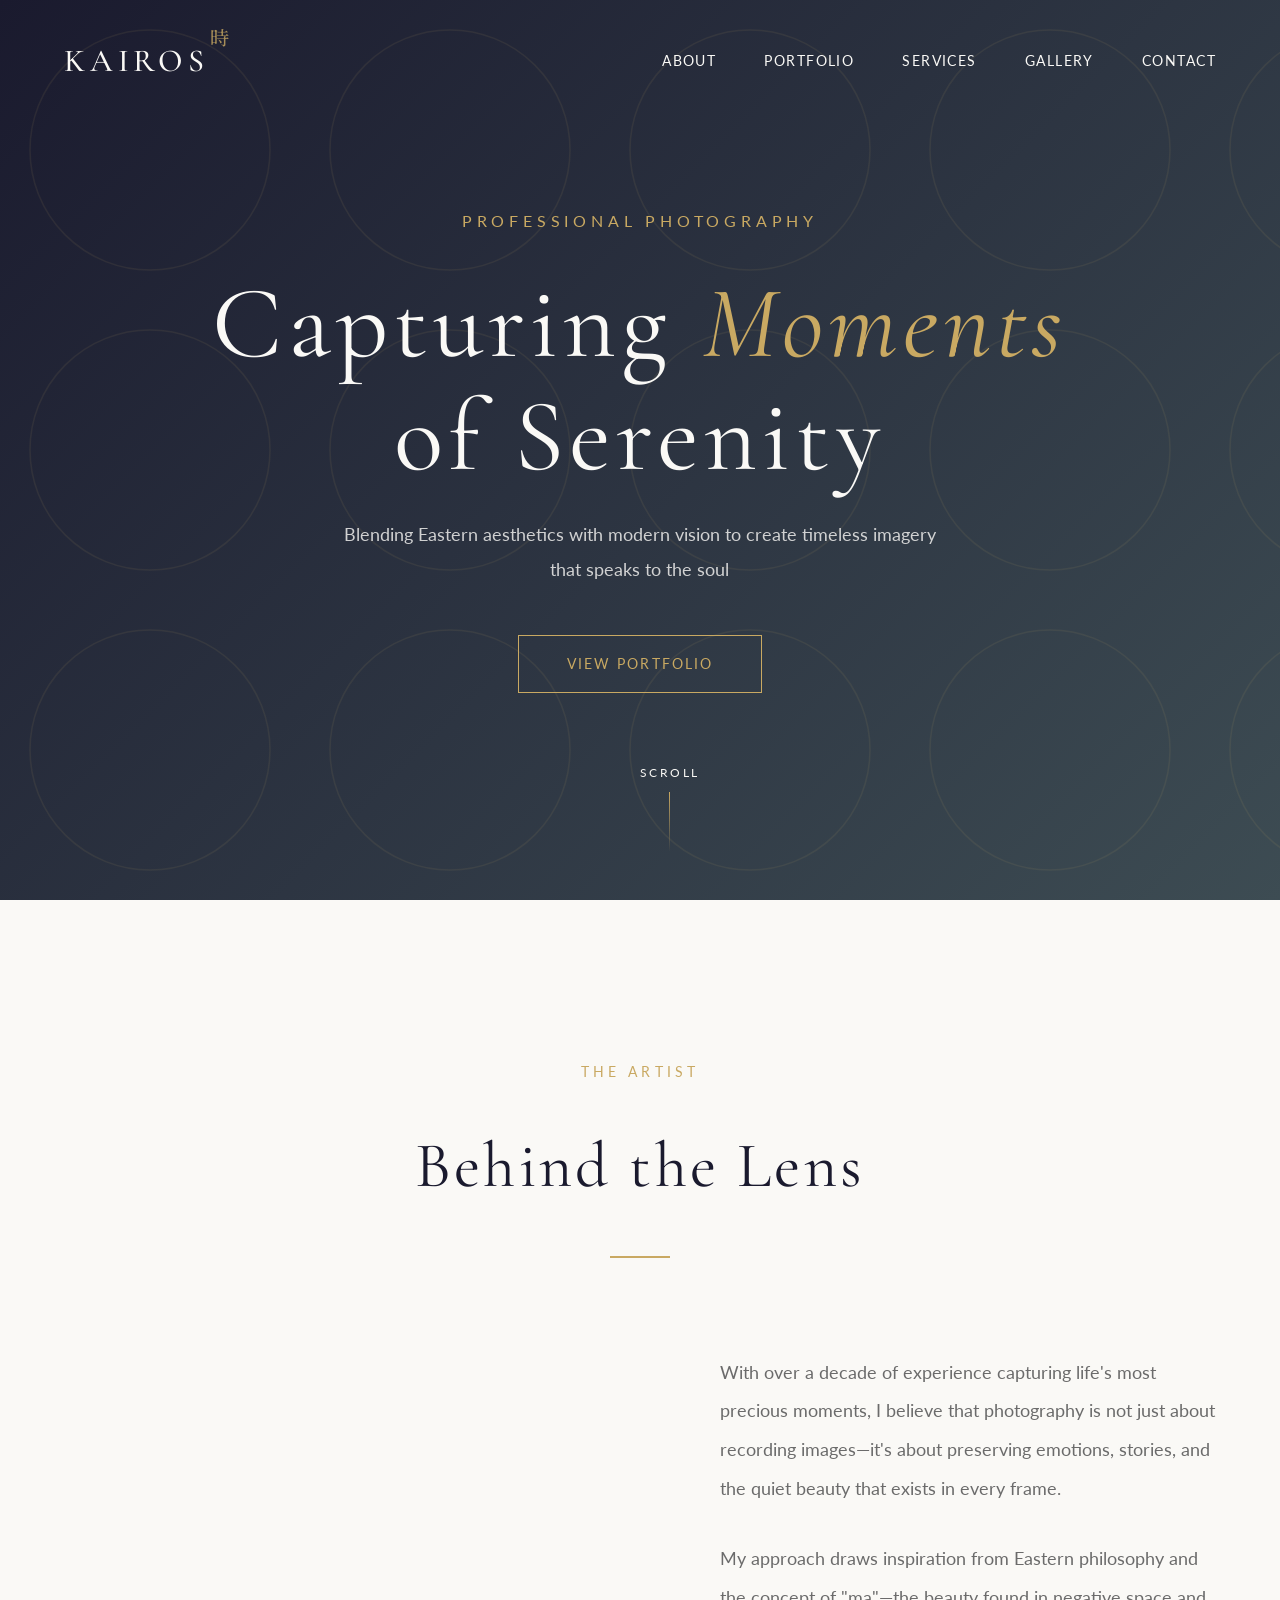
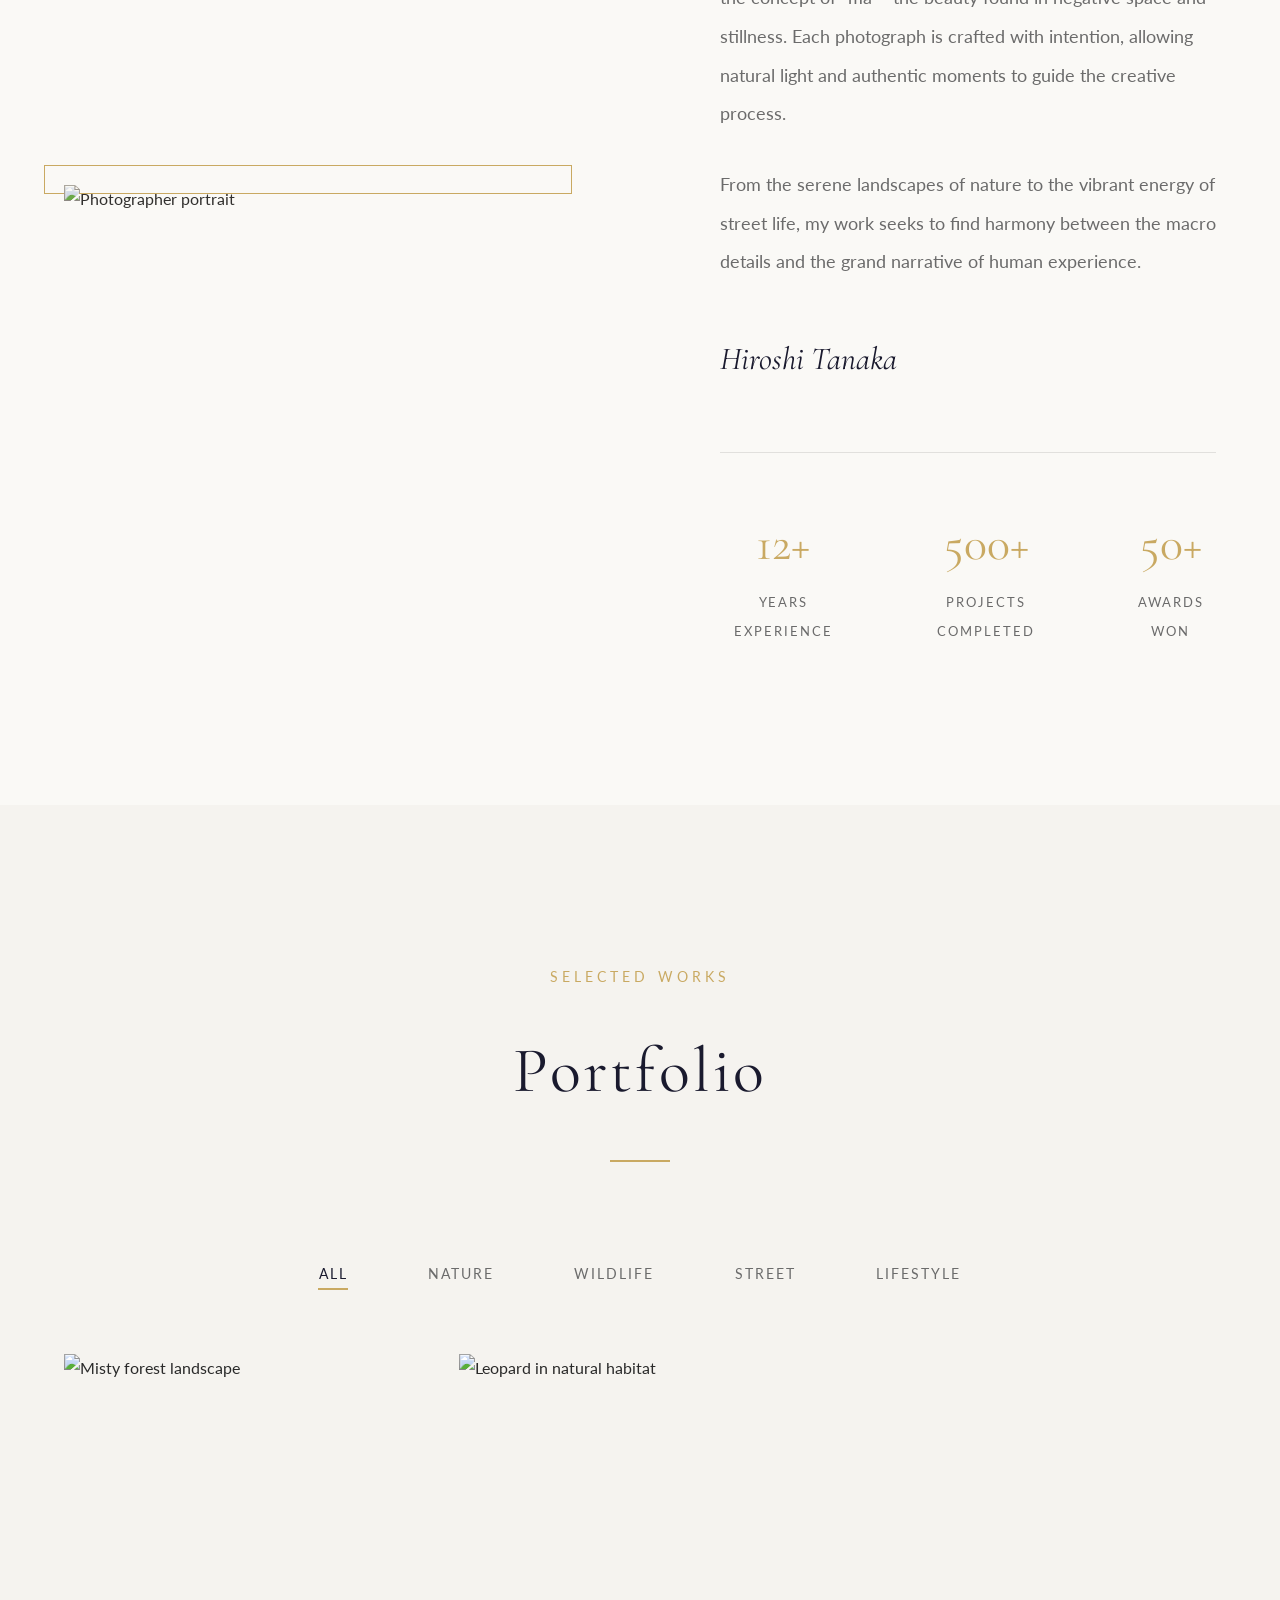
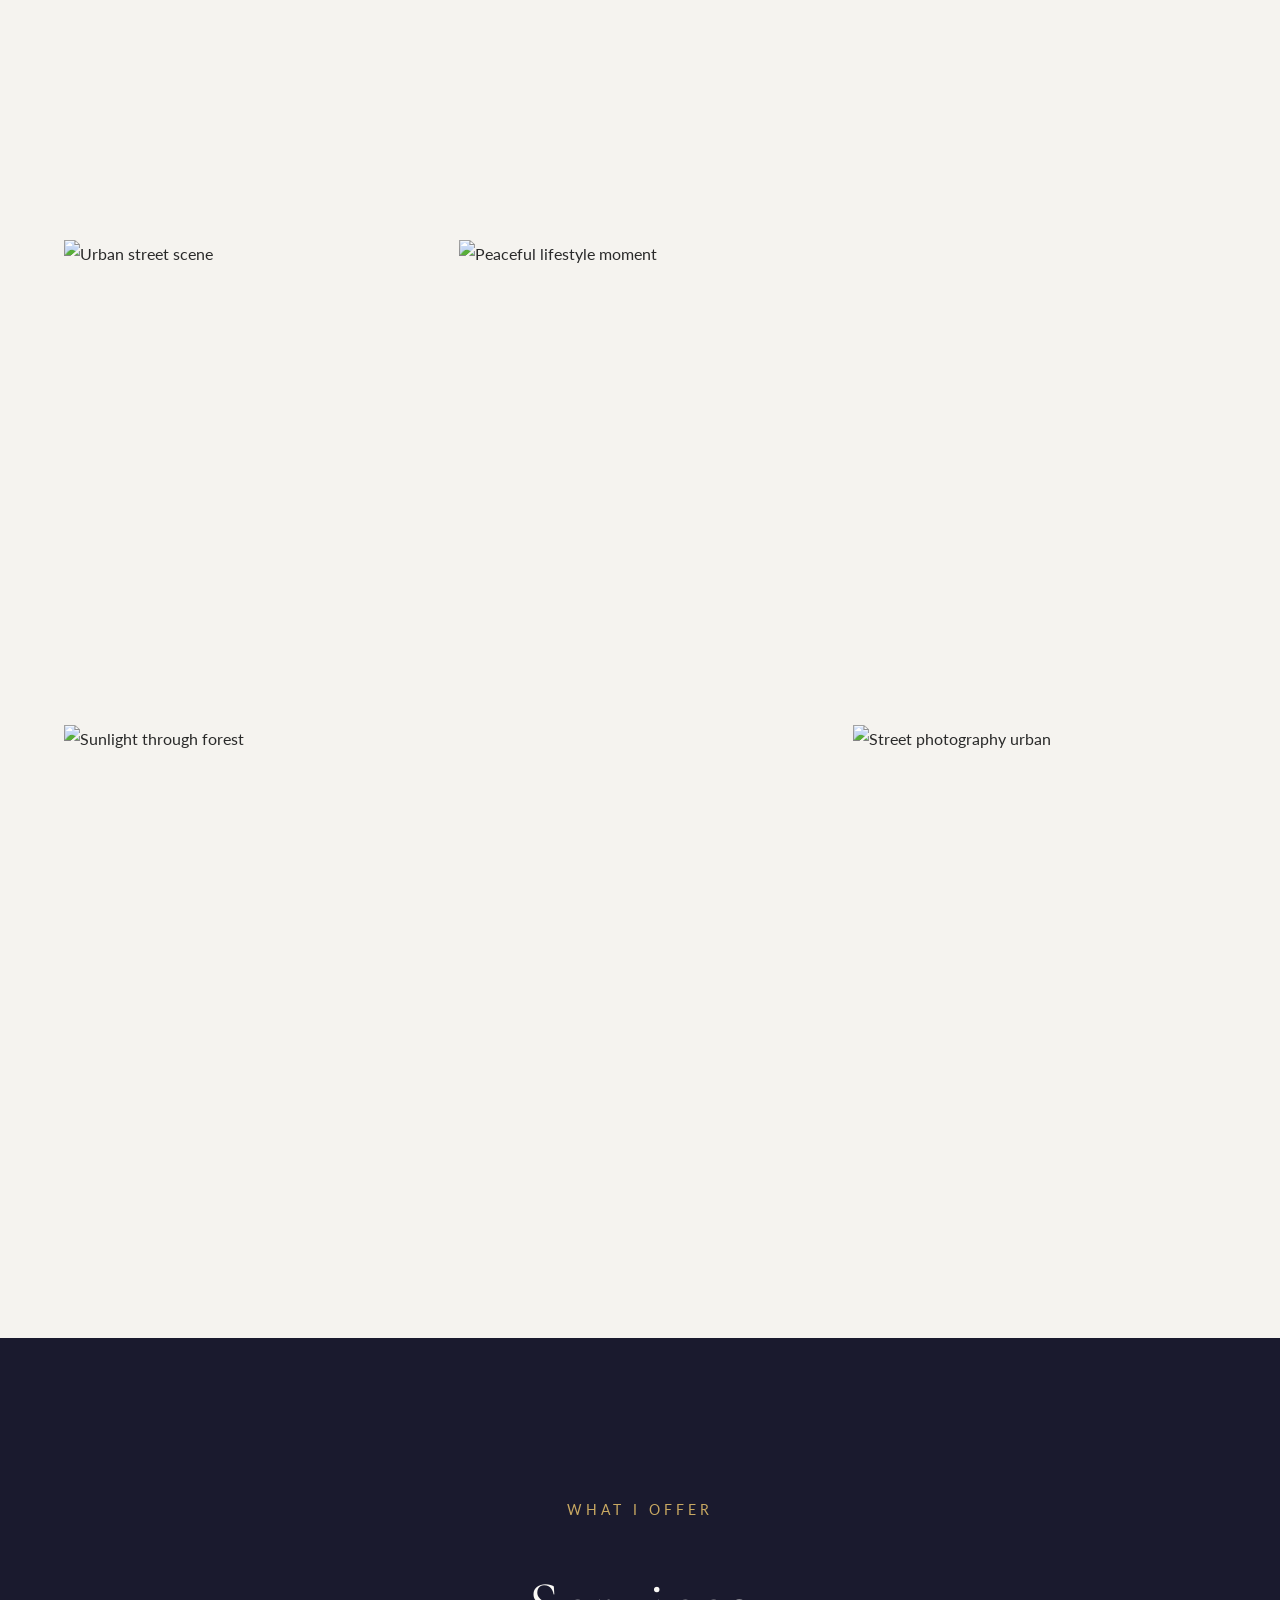
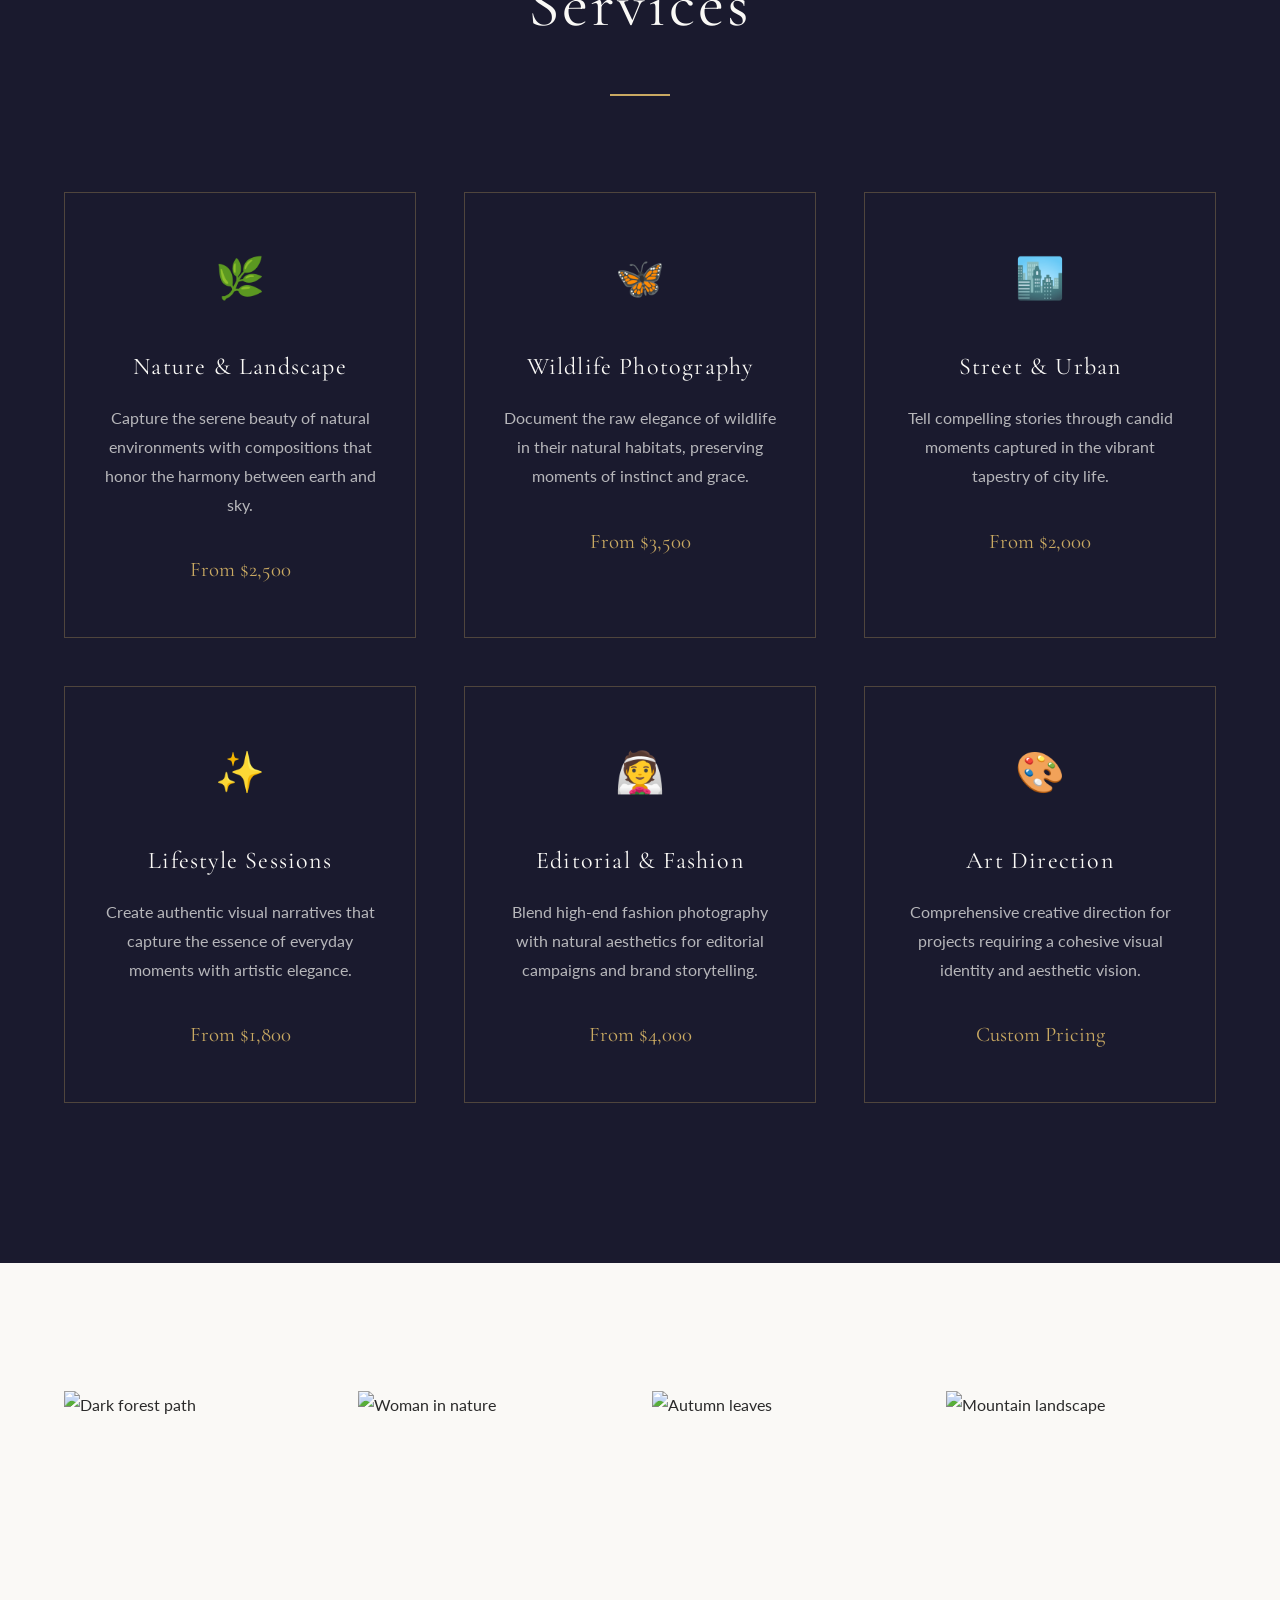
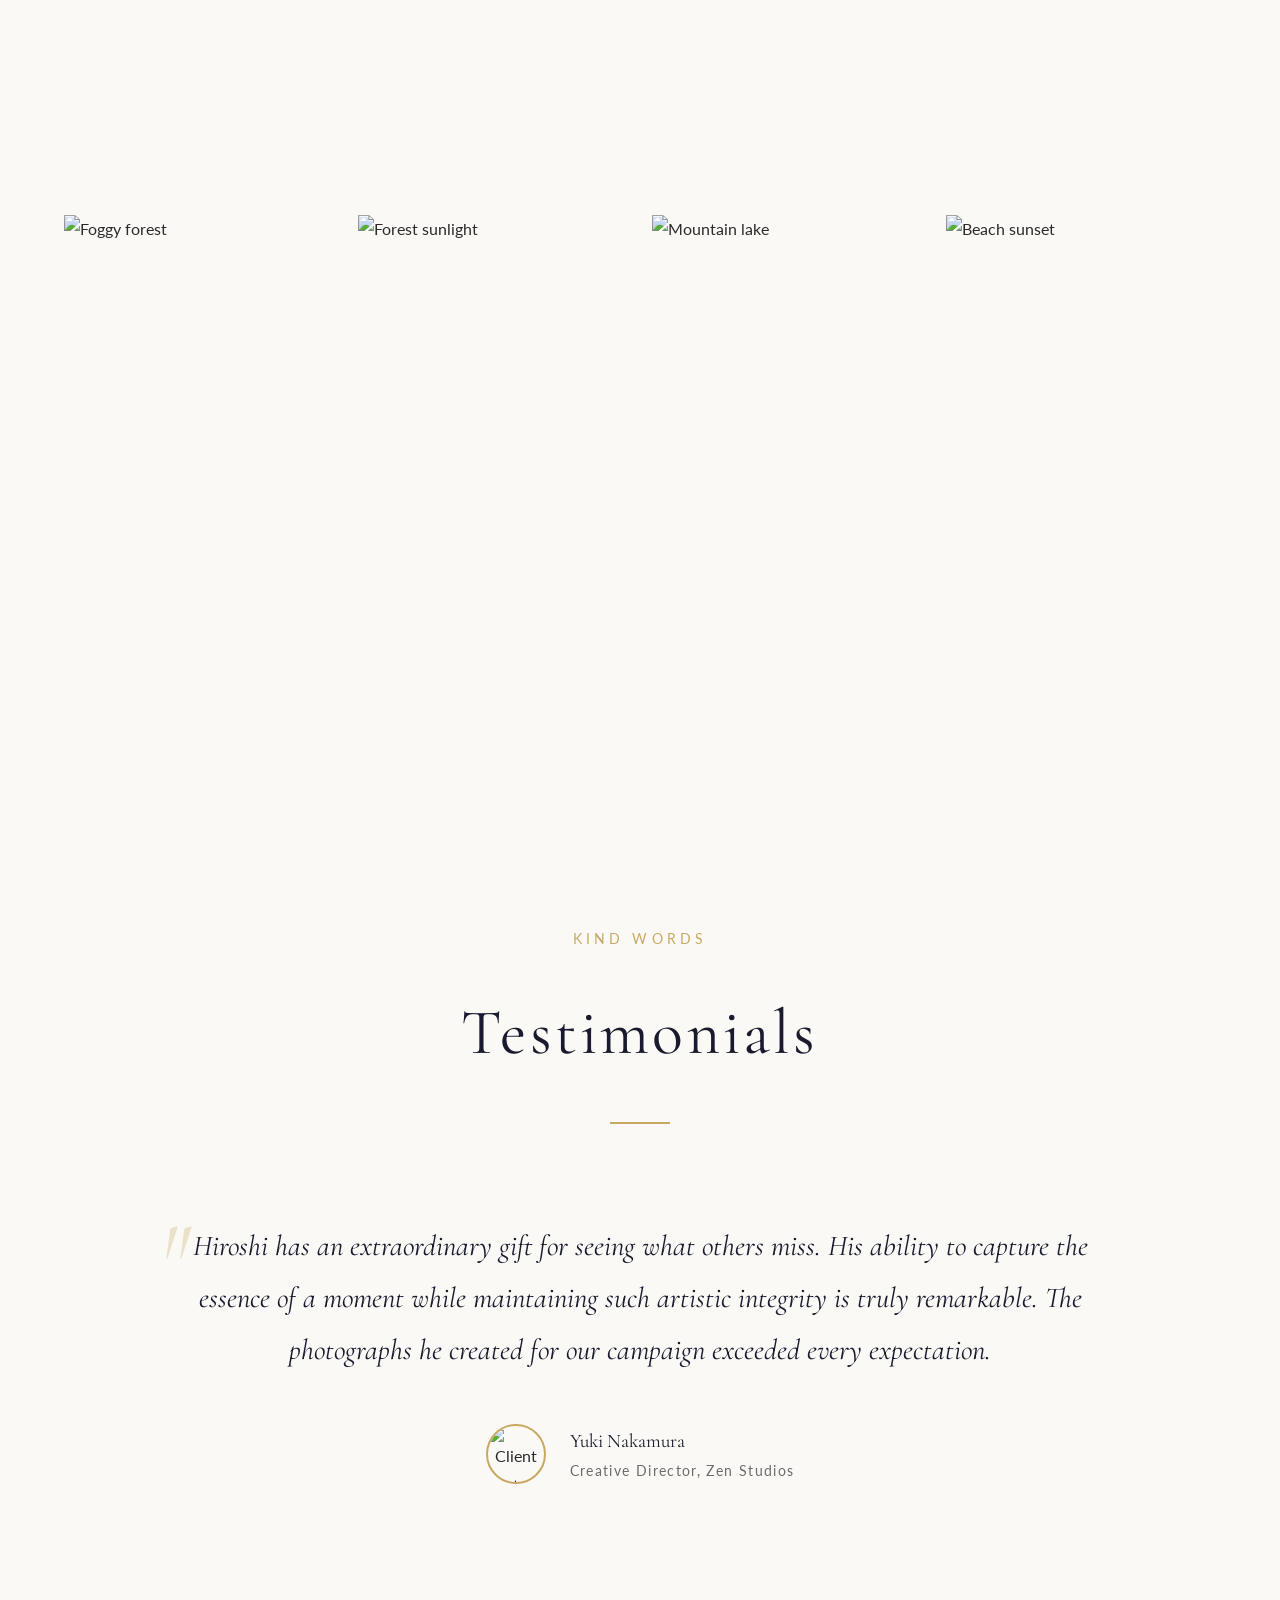
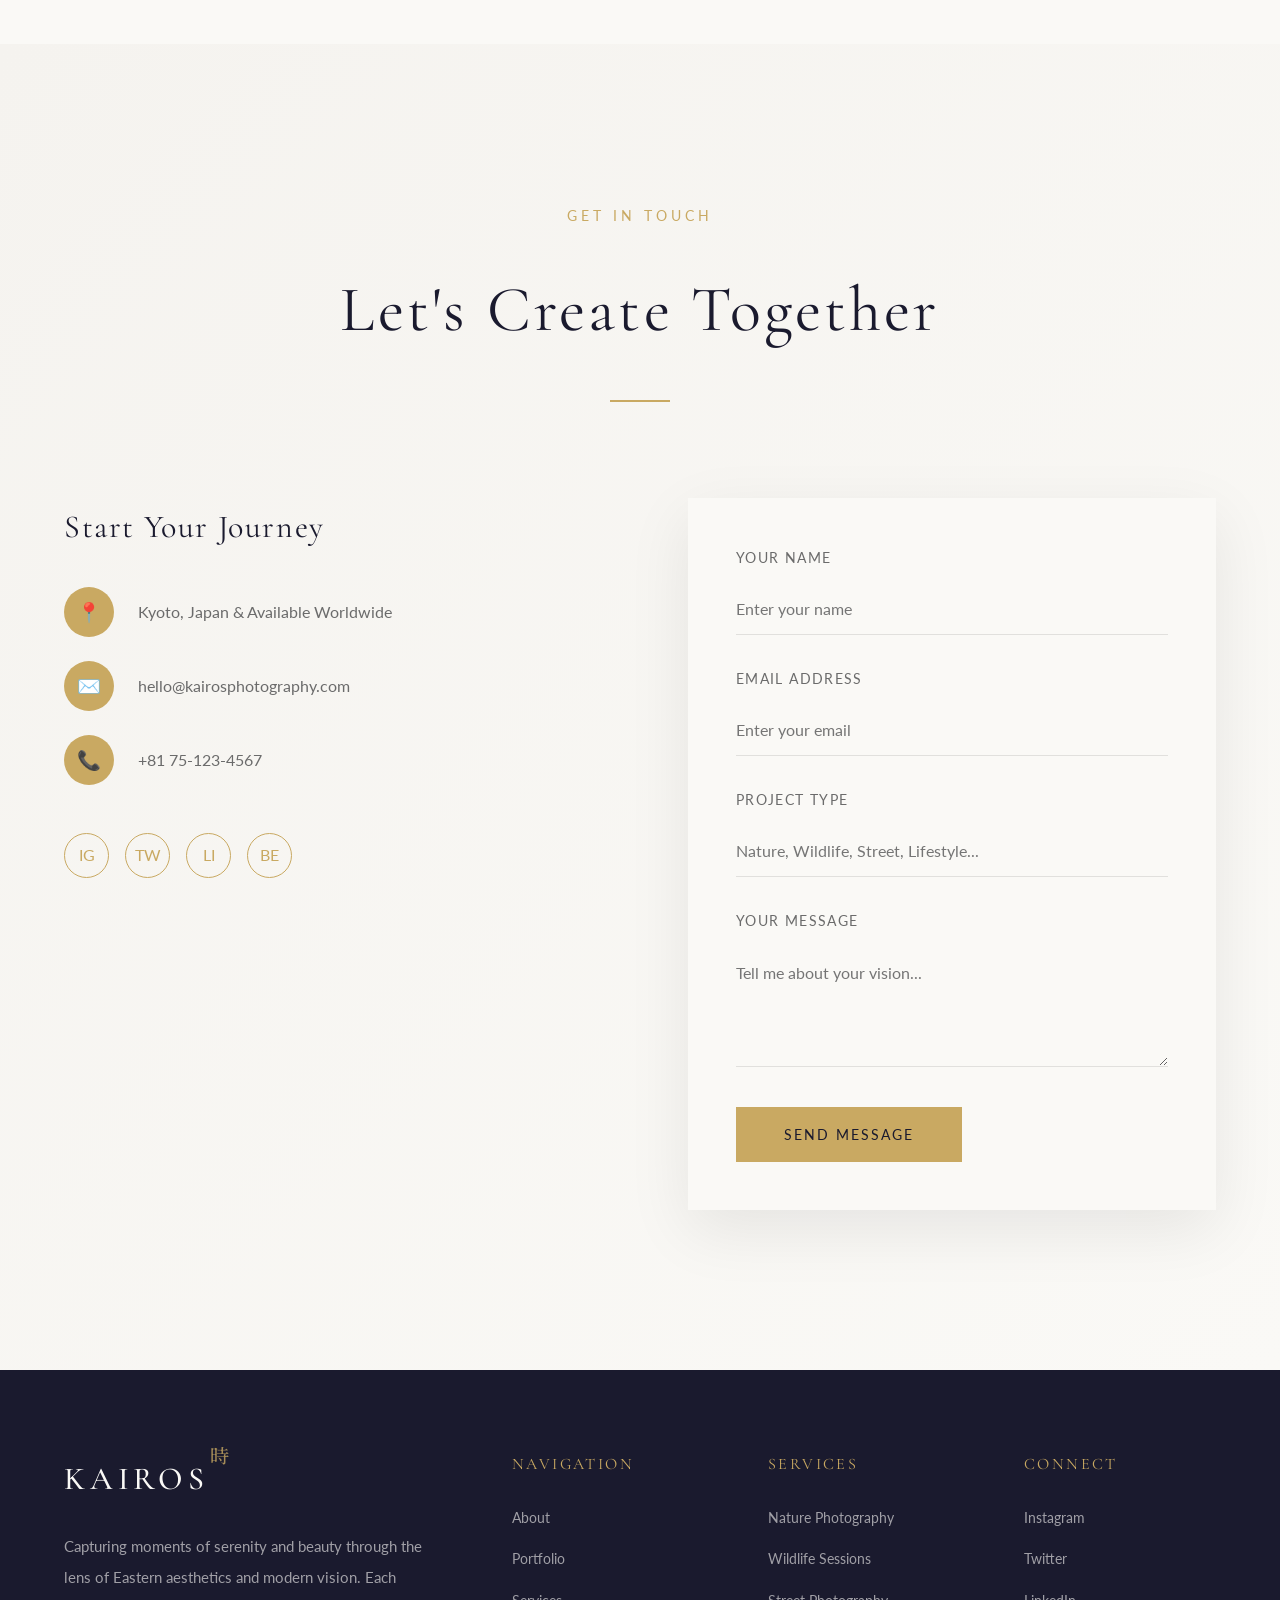
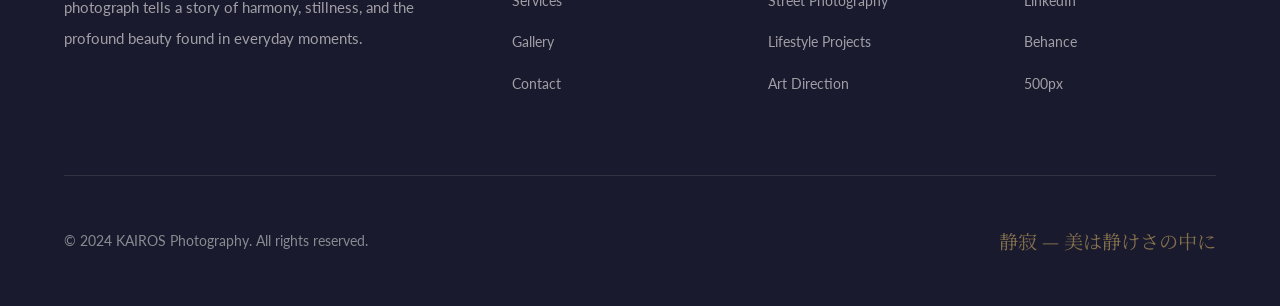
==== index.html @ 69d5aeca "**Premium Photography Website with Modern Elegance** Key features implemented: - New index.html file" ====
<!DOCTYPE html>
<html lang="en">
<head>
    <meta charset="UTF-8">
    <meta name="viewport" content="width=device-width, initial-scale=1.0">
    <title>KAIROS | Professional Photography</title>
    <link rel="preconnect" href="https://fonts.googleapis.com">
    <link rel="preconnect" href="https://fonts.gstatic.com" crossorigin>
    <link href="https://fonts.googleapis.com/css2?family=Cormorant+Garamond:ital,wght@0,300;0,400;0,500;0,600;1,300;1,400&family=Noto+Serif+JP:wght@300;400;500;600&family=Lato:wght@300;400&display=swap" rel="stylesheet">
    <style>
        * {
            margin: 0;
            padding: 0;
            box-sizing: border-box;
        }

        :root {
            --primary-deep: #1a1a2e;
            --primary-rich: #2d2d44;
            --accent-gold: #c9a962;
            --accent-gold-light: #d4bc7a;
            --accent-gold-dark: #b8954a;
            --cream: #f5f3ef;
            --warm-white: #faf9f6;
            --text-dark: #2a2a2a;
            --text-muted: #6b6b6b;
            --serene-blue: #3d4c53;
            --earth-brown: #8b7355;
        }

        html {
            scroll-behavior: smooth;
        }

        body {
            font-family: 'Lato', sans-serif;
            background-color: var(--warm-white);
            color: var(--text-dark);
            line-height: 1.8;
            overflow-x: hidden;
        }

        /* Typography */
        h1, h2, h3, h4, h5, h6 {
            font-family: 'Cormorant Garamond', 'Noto Serif JP', serif;
            font-weight: 400;
            letter-spacing: 0.05em;
        }

        .japanese-accent {
            font-family: 'Noto Serif JP', serif;
        }

        /* Navigation */
        nav {
            position: fixed;
            top: 0;
            left: 0;
            right: 0;
            z-index: 1000;
            padding: 2rem 5%;
            display: flex;
            justify-content: space-between;
            align-items: center;
            transition: all 0.4s ease;
            background: transparent;
        }

        nav.scrolled {
            background: rgba(26, 26, 46, 0.95);
            backdrop-filter: blur(10px);
            padding: 1rem 5%;
        }

        .logo {
            font-family: 'Cormorant Garamond', 'Noto Serif JP', serif;
            font-size: 2rem;
            font-weight: 500;
            color: var(--warm-white);
            text-decoration: none;
            letter-spacing: 0.15em;
            position: relative;
        }

        .logo::after {
            content: '時';
            position: absolute;
            top: -10px;
            right: -25px;
            font-size: 0.6em;
            color: var(--accent-gold);
            opacity: 0.8;
        }

        .nav-links {
            display: flex;
            gap: 3rem;
            list-style: none;
        }

        .nav-links a {
            color: var(--warm-white);
            text-decoration: none;
            font-size: 0.9rem;
            letter-spacing: 0.1em;
            text-transform: uppercase;
            transition: color 0.3s ease;
            position: relative;
        }

        .nav-links a::after {
            content: '';
            position: absolute;
            bottom: -8px;
            left: 0;
            width: 0;
            height: 1px;
            background: var(--accent-gold);
            transition: width 0.3s ease;
        }

        .nav-links a:hover {
            color: var(--accent-gold);
        }

        .nav-links a:hover::after {
            width: 100%;
        }

        .menu-toggle {
            display: none;
            flex-direction: column;
            gap: 6px;
            cursor: pointer;
        }

        .menu-toggle span {
            width: 30px;
            height: 2px;
            background: var(--warm-white);
            transition: all 0.3s ease;
        }

        /* Hero Section */
        .hero {
            height: 100vh;
            position: relative;
            display: flex;
            align-items: center;
            justify-content: center;
            overflow: hidden;
            background: linear-gradient(135deg, var(--primary-deep) 0%, var(--serene-blue) 100%);
        }

        .hero-bg {
            position: absolute;
            top: 0;
            left: 0;
            right: 0;
            bottom: 0;
            opacity: 0.3;
            background-image: url('data:image/svg+xml,<svg xmlns="http://www.w3.org/2000/svg" viewBox="0 0 100 100"><circle cx="50" cy="50" r="40" fill="none" stroke="%23c9a962" stroke-width="0.5" opacity="0.3"/></svg>');
            background-size: 300px 300px;
            animation: float 20s ease-in-out infinite;
        }

        @keyframes float {
            0%, 100% { transform: translateY(0) rotate(0deg); }
            50% { transform: translateY(-20px) rotate(5deg); }
        }

        .hero-content {
            text-align: center;
            z-index: 10;
            padding: 0 2rem;
        }

        .hero-subtitle {
            font-size: 1rem;
            letter-spacing: 0.3em;
            text-transform: uppercase;
            color: var(--accent-gold);
            margin-bottom: 2rem;
            opacity: 0;
            animation: fadeInUp 1s ease 0.5s forwards;
        }

        .hero-title {
            font-size: clamp(3rem, 8vw, 7rem);
            color: var(--warm-white);
            margin-bottom: 1.5rem;
            line-height: 1.1;
            opacity: 0;
            animation: fadeInUp 1s ease 0.3s forwards;
        }

        .hero-title .highlight {
            color: var(--accent-gold);
            font-style: italic;
        }

        .hero-description {
            font-size: 1.1rem;
            color: rgba(250, 249, 246, 0.8);
            max-width: 600px;
            margin: 0 auto 3rem;
            line-height: 2;
            opacity: 0;
            animation: fadeInUp 1s ease 0.7s forwards;
        }

        .hero-cta {
            display: inline-block;
            padding: 1rem 3rem;
            border: 1px solid var(--accent-gold);
            color: var(--accent-gold);
            text-decoration: none;
            letter-spacing: 0.15em;
            text-transform: uppercase;
            font-size: 0.85rem;
            transition: all 0.4s ease;
            opacity: 0;
            animation: fadeInUp 1s ease 0.9s forwards;
        }

        .hero-cta:hover {
            background: var(--accent-gold);
            color: var(--primary-deep);
        }

        .scroll-indicator {
            position: absolute;
            bottom: 3rem;
            left: 50%;
            transform: translateX(-50%);
            display: flex;
            flex-direction: column;
            align-items: center;
            gap: 0.5rem;
            color: var(--warm-white);
            opacity: 0;
            animation: fadeInUp 1s ease 1.2s forwards;
        }

        .scroll-indicator span {
            font-size: 0.75rem;
            letter-spacing: 0.2em;
            text-transform: uppercase;
        }

        .scroll-line {
            width: 1px;
            height: 60px;
            background: linear-gradient(to bottom, var(--accent-gold), transparent);
            animation: scrollPulse 2s ease-in-out infinite;
        }

        @keyframes scrollPulse {
            0%, 100% { opacity: 1; height: 60px; }
            50% { opacity: 0.5; height: 40px; }
        }

        @keyframes fadeInUp {
            from {
                opacity: 0;
                transform: translateY(30px);
            }
            to {
                opacity: 1;
                transform: translateY(0);
            }
        }

        /* About Section */
        .about {
            padding: 10rem 5%;
            background: var(--warm-white);
            position: relative;
        }

        .section-header {
            text-align: center;
            margin-bottom: 6rem;
        }

        .section-label {
            font-size: 0.85rem;
            letter-spacing: 0.3em;
            text-transform: uppercase;
            color: var(--accent-gold);
            margin-bottom: 1.5rem;
            display: block;
        }

        .section-title {
            font-size: clamp(2.5rem, 5vw, 4rem);
            color: var(--primary-deep);
            margin-bottom: 2rem;
        }

        .section-divider {
            width: 60px;
            height: 2px;
            background: var(--accent-gold);
            margin: 0 auto;
        }

        .about-grid {
            display: grid;
            grid-template-columns: 1fr 1fr;
            gap: 6rem;
            align-items: center;
            max-width: 1400px;
            margin: 0 auto;
        }

        .about-image-wrapper {
            position: relative;
        }

        .about-image {
            width: 100%;
            height: 600px;
            object-fit: cover;
            filter: sepia(20%) contrast(95%);
        }

        .about-image-frame {
            position: absolute;
            top: -20px;
            left: -20px;
            right: 20px;
            bottom: 20px;
            border: 1px solid var(--accent-gold);
            z-index: -1;
        }

        .about-content {
            padding-left: 2rem;
        }

        .about-text {
            font-size: 1.1rem;
            color: var(--text-muted);
            line-height: 2.2;
            margin-bottom: 2rem;
        }

        .about-signature {
            font-family: 'Cormorant Garamond', serif;
            font-size: 2rem;
            color: var(--primary-deep);
            font-style: italic;
            margin-top: 3rem;
        }

        .about-stats {
            display: flex;
            gap: 4rem;
            margin-top: 4rem;
            padding-top: 3rem;
            border-top: 1px solid rgba(0,0,0,0.1);
        }

        .stat {
            text-align: center;
        }

        .stat-number {
            font-family: 'Cormorant Garamond', serif;
            font-size: 3rem;
            color: var(--accent-gold);
            display: block;
        }

        .stat-label {
            font-size: 0.8rem;
            letter-spacing: 0.15em;
            text-transform: uppercase;
            color: var(--text-muted);
        }

        /* Portfolio Section */
        .portfolio {
            padding: 10rem 5%;
            background: var(--cream);
        }

        .portfolio-nav {
            display: flex;
            justify-content: center;
            gap: 3rem;
            margin-bottom: 4rem;
            flex-wrap: wrap;
        }

        .portfolio-filter {
            background: none;
            border: none;
            font-family: 'Lato', sans-serif;
            font-size: 0.85rem;
            letter-spacing: 0.15em;
            text-transform: uppercase;
            color: var(--text-muted);
            cursor: pointer;
            padding: 0.5rem 1rem;
            transition: all 0.3s ease;
            position: relative;
        }

        .portfolio-filter.active,
        .portfolio-filter:hover {
            color: var(--primary-deep);
        }

        .portfolio-filter.active::after {
            content: '';
            position: absolute;
            bottom: 0;
            left: 50%;
            transform: translateX(-50%);
            width: 30px;
            height: 2px;
            background: var(--accent-gold);
        }

        .portfolio-grid {
            display: grid;
            grid-template-columns: repeat(3, 1fr);
            gap: 2rem;
            max-width: 1600px;
            margin: 0 auto;
        }

        .portfolio-item {
            position: relative;
            overflow: hidden;
            cursor: pointer;
            aspect-ratio: 4/5;
        }

        .portfolio-item:nth-child(2) {
            grid-column: span 2;
            aspect-ratio: 2/1;
        }

        .portfolio-item:nth-child(5) {
            grid-column: span 2;
            aspect-ratio: 2/1;
        }

        .portfolio-img {
            width: 100%;
            height: 100%;
            object-fit: cover;
            transition: transform 0.6s ease;
        }

        .portfolio-overlay {
            position: absolute;
            top: 0;
            left: 0;
            right: 0;
            bottom: 0;
            background: linear-gradient(to top, rgba(26, 26, 46, 0.9), transparent);
            display: flex;
            flex-direction: column;
            justify-content: flex-end;
            padding: 2rem;
            opacity: 0;
            transition: opacity 0.4s ease;
        }

        .portfolio-item:hover .portfolio-img {
            transform: scale(1.05);
        }

        .portfolio-item:hover .portfolio-overlay {
            opacity: 1;
        }

        .portfolio-category {
            font-size: 0.75rem;
            letter-spacing: 0.2em;
            text-transform: uppercase;
            color: var(--accent-gold);
            margin-bottom: 0.5rem;
        }

        .portfolio-title {
            font-size: 1.5rem;
            color: var(--warm-white);
            margin-bottom: 0.5rem;
        }

        .portfolio-location {
            font-size: 0.9rem;
            color: rgba(250, 249, 246, 0.7);
            font-style: italic;
        }

        /* Services Section */
        .services {
            padding: 10rem 5%;
            background: var(--primary-deep);
            color: var(--warm-white);
        }

        .services .section-title {
            color: var(--warm-white);
        }

        .services-grid {
            display: grid;
            grid-template-columns: repeat(3, 1fr);
            gap: 3rem;
            max-width: 1400px;
            margin: 0 auto;
        }

        .service-card {
            padding: 3rem 2rem;
            text-align: center;
            border: 1px solid rgba(201, 169, 98, 0.3);
            transition: all 0.4s ease;
            position: relative;
        }

        .service-card::before {
            content: '';
            position: absolute;
            top: 0;
            left: 0;
            right: 0;
            height: 3px;
            background: var(--accent-gold);
            transform: scaleX(0);
            transition: transform 0.4s ease;
        }

        .service-card:hover {
            transform: translateY(-10px);
            border-color: var(--accent-gold);
        }

        .service-card:hover::before {
            transform: scaleX(1);
        }

        .service-icon {
            font-size: 2.5rem;
            color: var(--accent-gold);
            margin-bottom: 2rem;
        }

        .service-title {
            font-size: 1.5rem;
            margin-bottom: 1rem;
            color: var(--warm-white);
        }

        .service-description {
            font-size: 1rem;
            color: rgba(250, 249, 246, 0.7);
            line-height: 1.8;
            margin-bottom: 2rem;
        }

        .service-price {
            font-family: 'Cormorant Garamond', serif;
            font-size: 1.3rem;
            color: var(--accent-gold);
        }

        /* Gallery Parallax */
        .parallax-gallery {
            padding: 8rem 0;
            background: fixed url('data:image/svg+xml,<svg xmlns="http://www.w3.org/2000/svg" viewBox="0 0 1000 1000"><rect fill="%23f5f3ef" width="1000" height="1000"/><circle cx="500" cy="500" r="300" fill="none" stroke="%23c9a962" stroke-width="0.5" opacity="0.2"/></svg>');
            overflow: hidden;
        }

        .gallery-row {
            display: flex;
            gap: 1.5rem;
            padding: 0 5%;
            margin-bottom: 1.5rem;
        }

        .gallery-row.reverse {
            flex-direction: row-reverse;
        }

        .gallery-item {
            flex: 1;
            height: 400px;
            overflow: hidden;
            position: relative;
        }

        .gallery-item img {
            width: 100%;
            height: 100%;
            object-fit: cover;
            transition: transform 0.8s ease;
        }

        .gallery-item:hover img {
            transform: scale(1.1);
        }

        /* Testimonials */
        .testimonials {
            padding: 10rem 5%;
            background: var(--warm-white);
        }

        .testimonial-slider {
            max-width: 900px;
            margin: 0 auto;
            text-align: center;
        }

        .testimonial-content {
            font-family: 'Cormorant Garamond', serif;
            font-size: 1.8rem;
            font-style: italic;
            color: var(--primary-deep);
            line-height: 1.8;
            margin-bottom: 3rem;
            position: relative;
        }

        .testimonial-content::before {
            content: '"';
            font-size: 6rem;
            color: var(--accent-gold);
            position: absolute;
            top: -3rem;
            left: -2rem;
            opacity: 0.3;
        }

        .testimonial-author {
            display: flex;
            align-items: center;
            justify-content: center;
            gap: 1.5rem;
        }

        .author-avatar {
            width: 60px;
            height: 60px;
            border-radius: 50%;
            object-fit: cover;
            border: 2px solid var(--accent-gold);
        }

        .author-info {
            text-align: left;
        }

        .author-name {
            font-family: 'Cormorant Garamond', serif;
            font-size: 1.2rem;
            color: var(--primary-deep);
        }

        .author-title {
            font-size: 0.85rem;
            color: var(--text-muted);
            letter-spacing: 0.1em;
        }

        /* Contact Section */
        .contact {
            padding: 10rem 5%;
            background: linear-gradient(135deg, var(--cream) 0%, var(--warm-white) 100%);
        }

        .contact-container {
            display: grid;
            grid-template-columns: 1fr 1fr;
            gap: 6rem;
            max-width: 1400px;
            margin: 0 auto;
        }

        .contact-info h3 {
            font-size: 2rem;
            color: var(--primary-deep);
            margin-bottom: 2rem;
        }

        .contact-details {
            margin-bottom: 3rem;
        }

        .contact-item {
            display: flex;
            align-items: center;
            gap: 1.5rem;
            margin-bottom: 1.5rem;
        }

        .contact-icon {
            width: 50px;
            height: 50px;
            border-radius: 50%;
            background: var(--accent-gold);
            display: flex;
            align-items: center;
            justify-content: center;
            color: var(--primary-deep);
            font-size: 1.2rem;
        }

        .contact-text {
            color: var(--text-muted);
            font-size: 1rem;
        }

        .social-links {
            display: flex;
            gap: 1rem;
        }

        .social-link {
            width: 45px;
            height: 45px;
            border: 1px solid var(--accent-gold);
            border-radius: 50%;
            display: flex;
            align-items: center;
            justify-content: center;
            color: var(--accent-gold);
            text-decoration: none;
            transition: all 0.3s ease;
        }

        .social-link:hover {
            background: var(--accent-gold);
            color: var(--primary-deep);
        }

        .contact-form {
            background: var(--warm-white);
            padding: 3rem;
            box-shadow: 0 20px 60px rgba(0,0,0,0.08);
        }

        .form-group {
            margin-bottom: 2rem;
        }

        .form-label {
            display: block;
            font-size: 0.85rem;
            letter-spacing: 0.1em;
            text-transform: uppercase;
            color: var(--text-muted);
            margin-bottom: 0.8rem;
        }

        .form-input,
        .form-textarea {
            width: 100%;
            padding: 1rem 0;
            border: none;
            border-bottom: 1px solid rgba(0,0,0,0.1);
            background: transparent;
            font-family: 'Lato', sans-serif;
            font-size: 1rem;
            color: var(--text-dark);
            transition: border-color 0.3s ease;
        }

        .form-input:focus,
        .form-textarea:focus {
            outline: none;
            border-color: var(--accent-gold);
        }

        .form-textarea {
            resize: vertical;
            min-height: 120px;
        }

        .submit-btn {
            background: var(--accent-gold);
            color: var(--primary-deep);
            border: none;
            padding: 1.2rem 3rem;
            font-family: 'Lato', sans-serif;
            font-size: 0.85rem;
            letter-spacing: 0.15em;
            text-transform: uppercase;
            cursor: pointer;
            transition: all 0.4s ease;
        }

        .submit-btn:hover {
            background: var(--accent-gold-dark);
            transform: translateY(-2px);
        }

        /* Footer */
        footer {
            background: var(--primary-deep);
            color: var(--warm-white);
            padding: 5rem 5% 3rem;
        }

        .footer-content {
            display: grid;
            grid-template-columns: 2fr 1fr 1fr 1fr;
            gap: 4rem;
            max-width: 1400px;
            margin: 0 auto;
            padding-bottom: 4rem;
            border-bottom: 1px solid rgba(250, 249, 246, 0.1);
        }

        .footer-brand .logo {
            margin-bottom: 1.5rem;
            display: inline-block;
        }

        .footer-brand p {
            color: rgba(250, 249, 246, 0.6);
            line-height: 2;
            font-size: 0.95rem;
        }

        .footer-links h4 {
            font-size: 1rem;
            letter-spacing: 0.15em;
            text-transform: uppercase;
            margin-bottom: 1.5rem;
            color: var(--accent-gold);
        }

        .footer-links ul {
            list-style: none;
        }

        .footer-links li {
            margin-bottom: 0.8rem;
        }

        .footer-links a {
            color: rgba(250, 249, 246, 0.6);
            text-decoration: none;
            font-size: 0.9rem;
            transition: color 0.3s ease;
        }

        .footer-links a:hover {
            color: var(--accent-gold);
        }

        .footer-bottom {
            display: flex;
            justify-content: space-between;
            align-items: center;
            max-width: 1400px;
            margin: 0 auto;
            padding-top: 3rem;
        }

        .copyright {
            color: rgba(250, 249, 246, 0.5);
            font-size: 0.85rem;
        }

        .footer-japanese {
            font-family: 'Noto Serif JP', serif;
            color: var(--accent-gold);
            font-size: 1.2rem;
            opacity: 0.6;
        }

        /* Lightbox */
        .lightbox {
            position: fixed;
            top: 0;
            left: 0;
            right: 0;
            bottom: 0;
            background: rgba(26, 26, 46, 0.98);
            z-index: 2000;
            display: none;
            align-items: center;
            justify-content: center;
            opacity: 0;
            transition: opacity 0.4s ease;
        }

        .lightbox.active {
            display: flex;
            opacity: 1;
        }

        .lightbox-img {
            max-width: 90%;
            max-height: 90%;
            object-fit: contain;
        }

        .lightbox-close {
            position: absolute;
            top: 2rem;
            right: 2rem;
            background: none;
            border: none;
            color: var(--warm-white);
            font-size: 2rem;
            cursor: pointer;
            transition: color 0.3s ease;
        }

        .lightbox-close:hover {
            color: var(--accent-gold);
        }

        /* Responsive Design */
        @media (max-width: 1024px) {
            .portfolio-grid {
                grid-template-columns: repeat(2, 1fr);
            }

            .portfolio-item:nth-child(2),
            .portfolio-item:nth-child(5) {
                grid-column: span 1;
                aspect-ratio: 4/5;
            }

            .services-grid {
                grid-template-columns: 1fr;
            }

            .about-grid {
                grid-template-columns: 1fr;
                gap: 3rem;
            }

            .about-content {
                padding-left: 0;
            }

            .contact-container {
                grid-template-columns: 1fr;
            }

            .footer-content {
                grid-template-columns: 1fr 1fr;
            }
        }

        @media (max-width: 768px) {
            .nav-links {
                position: fixed;
                top: 0;
                right: -100%;
                width: 80%;
                height: 100vh;
                background: var(--primary-deep);
                flex-direction: column;
                justify-content: center;
                align-items: center;
                gap: 2rem;
                transition: right 0.4s ease;
            }

            .nav-links.active {
                right: 0;
            }

            .menu-toggle {
                display: flex;
                z-index: 1001;
            }

            .portfolio-grid {
                grid-template-columns: 1fr;
            }

            .gallery-row {
                flex-direction: column !important;
            }

            .gallery-item {
                height: 300px;
            }

            .about-stats {
                flex-direction: column;
                gap: 2rem;
            }

            .footer-content {
                grid-template-columns: 1fr;
            }

            .footer-bottom {
                flex-direction: column;
                gap: 1.5rem;
                text-align: center;
            }

            .testimonial-content {
                font-size: 1.4rem;
            }
        }

        /* Animations on Scroll */
        .fade-in {
            opacity: 0;
            transform: translateY(30px);
            transition: all 0.8s ease;
        }

        .fade-in.visible {
            opacity: 1;
            transform: translateY(0);
        }
    </style>
</head>
<body>
    <!-- Navigation -->
    <nav id="navbar">
        <a href="#" class="logo">KAIROS</a>
        <ul class="nav-links" id="navLinks">
            <li><a href="#about">About</a></li>
            <li><a href="#portfolio">Portfolio</a></li>
            <li><a href="#services">Services</a></li>
            <li><a href="#gallery">Gallery</a></li>
            <li><a href="#contact">Contact</a></li>
        </ul>
        <div class="menu-toggle" id="menuToggle">
            <span></span>
            <span></span>
            <span></span>
        </div>
    </nav>

    <!-- Hero Section -->
    <section class="hero">
        <div class="hero-bg"></div>
        <div class="hero-content">
            <p class="hero-subtitle">Professional Photography</p>
            <h1 class="hero-title">Capturing <span class="highlight">Moments</span><br>of Serenity</h1>
            <p class="hero-description">Blending Eastern aesthetics with modern vision to create timeless imagery that speaks to the soul</p>
            <a href="#portfolio" class="hero-cta">View Portfolio</a>
        </div>
        <div class="scroll-indicator">
            <span>Scroll</span>
            <div class="scroll-line"></div>
        </div>
    </section>

    <!-- About Section -->
    <section class="about" id="about">
        <div class="section-header fade-in">
            <span class="section-label">The Artist</span>
            <h2 class="section-title">Behind the Lens</h2>
            <div class="section-divider"></div>
        </div>
        <div class="about-grid">
            <div class="about-image-wrapper fade-in">
                <div class="about-image-frame"></div>
                <img src="https://images.unsplash.com/photo-1554048612-387768052bf7?w=800&h=1000&fit=crop" alt="Photographer portrait" class="about-image">
            </div>
            <div class="about-content fade-in">
                <p class="about-text">
                    With over a decade of experience capturing life's most precious moments, I believe that photography is not just about recording images—it's about preserving emotions, stories, and the quiet beauty that exists in every frame.
                </p>
                <p class="about-text">
                    My approach draws inspiration from Eastern philosophy and the concept of "ma"—the beauty found in negative space and stillness. Each photograph is crafted with intention, allowing natural light and authentic moments to guide the creative process.
                </p>
                <p class="about-text">
                    From the serene landscapes of nature to the vibrant energy of street life, my work seeks to find harmony between the macro details and the grand narrative of human experience.
                </p>
                <div class="about-signature">Hiroshi Tanaka</div>
                <div class="about-stats">
                    <div class="stat">
                        <span class="stat-number">12+</span>
                        <span class="stat-label">Years Experience</span>
                    </div>
                    <div class="stat">
                        <span class="stat-number">500+</span>
                        <span class="stat-label">Projects Completed</span>
                    </div>
                    <div class="stat">
                        <span class="stat-number">50+</span>
                        <span class="stat-label">Awards Won</span>
                    </div>
                </div>
            </div>
        </div>
    </section>

    <!-- Portfolio Section -->
    <section class="portfolio" id="portfolio">
        <div class="section-header fade-in">
            <span class="section-label">Selected Works</span>
            <h2 class="section-title">Portfolio</h2>
            <div class="section-divider"></div>
        </div>
        <div class="portfolio-nav fade-in">
            <button class="portfolio-filter active" data-filter="all">All</button>
            <button class="portfolio-filter" data-filter="nature">Nature</button>
            <button class="portfolio-filter" data-filter="wildlife">Wildlife</button>
            <button class="portfolio-filter" data-filter="street">Street</button>
            <button class="portfolio-filter" data-filter="lifestyle">Lifestyle</button>
        </div>
        <div class="portfolio-grid">
            <div class="portfolio-item fade-in" data-category="nature">
                <img src="https://images.unsplash.com/photo-1470071459604-3b5ec3a7fe05?w=800&h=1000&fit=crop" alt="Misty forest landscape" class="portfolio-img">
                <div class="portfolio-overlay">
                    <span class="portfolio-category">Nature</span>
                    <h3 class="portfolio-title">Morning Mist</h3>
                    <p class="portfolio-location">Kyoto, Japan</p>
                </div>
            </div>
            <div class="portfolio-item fade-in" data-category="wildlife">
                <img src="https://images.unsplash.com/photo-1456926631375-92c8ce872def?w=1200&h=600&fit=crop" alt="Leopard in natural habitat" class="portfolio-img">
                <div class="portfolio-overlay">
                    <span class="portfolio-category">Wildlife</span>
                    <h3 class="portfolio-title">Silent Predator</h3>
                    <p class="portfolio-location">Serengeti, Tanzania</p>
                </div>
            </div>
            <div class="portfolio-item fade-in" data-category="street">
                <img src="https://images.unsplash.com/photo-1478131143081-80f7f84ca84d?w=800&h=1000&fit=crop" alt="Urban street scene" class="portfolio-img">
                <div class="portfolio-overlay">
                    <span class="portfolio-category">Street</span>
                    <h3 class="portfolio-title">City Rhythms</h3>
                    <p class="portfolio-location">Tokyo, Japan</p>
                </div>
            </div>
            <div class="portfolio-item fade-in" data-category="lifestyle">
                <img src="https://images.unsplash.com/photo-1511895426328-dc8714191300?w=800&h=1000&fit=crop" alt="Peaceful lifestyle moment" class="portfolio-img">
                <div class="portfolio-overlay">
                    <span class="portfolio-category">Lifestyle</span>
                    <h3 class="portfolio-title">Quiet Moments</h3>
                    <p class="portfolio-location">Bali, Indonesia</p>
                </div>
            </div>
            <div class="portfolio-item fade-in" data-category="nature">
                <img src="https://images.unsplash.com/photo-1441974231531-c6227db76b6e?w=1200&h=600&fit=crop" alt="Sunlight through forest" class="portfolio-img">
                <div class="portfolio-overlay">
                    <span class="portfolio-category">Nature</span>
                    <h3 class="portfolio-title">Golden Hour</h3>
                    <p class="portfolio-location">Oregon, USA</p>
                </div>
            </div>
            <div class="portfolio-item fade-in" data-category="street">
                <img src="https://images.unsplash.com/photo-1496568816309-51d7c20e3b21?w=800&h=1000&fit=crop" alt="Street photography urban" class="portfolio-img">
                <div class="portfolio-overlay">
                    <span class="portfolio-category">Street</span>
                    <h3 class="portfolio-title">Urban Solitude</h3>
                    <p class="portfolio-location">New York, USA</p>
                </div>
            </div>
        </div>
    </section>

    <!-- Services Section -->
    <section class="services" id="services">
        <div class="section-header fade-in">
            <span class="section-label">What I Offer</span>
            <h2 class="section-title">Services</h2>
            <div class="section-divider"></div>
        </div>
        <div class="services-grid">
            <div class="service-card fade-in">
                <div class="service-icon">🌿</div>
                <h3 class="service-title">Nature & Landscape</h3>
                <p class="service-description">Capture the serene beauty of natural environments with compositions that honor the harmony between earth and sky.</p>
                <p class="service-price">From $2,500</p>
            </div>
            <div class="service-card fade-in">
                <div class="service-icon">🦋</div>
                <h3 class="service-title">Wildlife Photography</h3>
                <p class="service-description">Document the raw elegance of wildlife in their natural habitats, preserving moments of instinct and grace.</p>
                <p class="service-price">From $3,500</p>
            </div>
            <div class="service-card fade-in">
                <div class="service-icon">🏙️</div>
                <h3 class="service-title">Street & Urban</h3>
                <p class="service-description">Tell compelling stories through candid moments captured in the vibrant tapestry of city life.</p>
                <p class="service-price">From $2,000</p>
            </div>
            <div class="service-card fade-in">
                <div class="service-icon">✨</div>
                <h3 class="service-title">Lifestyle Sessions</h3>
                <p class="service-description">Create authentic visual narratives that capture the essence of everyday moments with artistic elegance.</p>
                <p class="service-price">From $1,800</p>
            </div>
            <div class="service-card fade-in">
                <div class="service-icon">👰</div>
                <h3 class="service-title">Editorial & Fashion</h3>
                <p class="service-description">Blend high-end fashion photography with natural aesthetics for editorial campaigns and brand storytelling.</p>
                <p class="service-price">From $4,000</p>
            </div>
            <div class="service-card fade-in">
                <div class="service-icon">🎨</div>
                <h3 class="service-title">Art Direction</h3>
                <p class="service-description">Comprehensive creative direction for projects requiring a cohesive visual identity and aesthetic vision.</p>
                <p class="service-price">Custom Pricing</p>
            </div>
        </div>
    </section>

    <!-- Parallax Gallery -->
    <section class="parallax-gallery" id="gallery">
        <div class="gallery-row">
            <div class="gallery-item fade-in">
                <img src="https://images.unsplash.com/photo-1465146344425-f00d5f5c8f07?w=600&h=400&fit=crop" alt="Dark forest path">
            </div>
            <div class="gallery-item fade-in">
                <img src="https://images.unsplash.com/photo-1469334031218-e382a71b716b?w=600&h=400&fit=crop" alt="Woman in nature">
            </div>
            <div class="gallery-item fade-in">
                <img src="https://images.unsplash.com/photo-1447752875215-b2761acb3c5d?w=600&h=400&fit=crop" alt="Autumn leaves">
            </div>
            <div class="gallery-item fade-in">
                <img src="https://images.unsplash.com/photo-1472214103451-9374bd1c798e?w=600&h=400&fit=crop" alt="Mountain landscape">
            </div>
        </div>
        <div class="gallery-row reverse">
            <div class="gallery-item fade-in">
                <img src="https://images.unsplash.com/photo-1507525428034-b723cf961d3e?w=600&h=400&fit=crop" alt="Beach sunset">
            </div>
            <div class="gallery-item fade-in">
                <img src="https://images.unsplash.com/photo-1501854140884-074cf2b2c3af?w=600&h=400&fit=crop" alt="Mountain lake">
            </div>
            <div class="gallery-item fade-in">
                <img src="https://images.unsplash.com/photo-1441974231531-c6227db76b6e?w=600&h=400&fit=crop" alt="Forest sunlight">
            </div>
            <div class="gallery-item fade-in">
                <img src="https://images.unsplash.com/photo-1470071459604-3b5ec3a7fe05?w=600&h=400&fit=crop" alt="Foggy forest">
            </div>
        </div>
    </section>

    <!-- Testimonials -->
    <section class="testimonials">
        <div class="section-header fade-in">
            <span class="section-label">Kind Words</span>
            <h2 class="section-title">Testimonials</h2>
            <div class="section-divider"></div>
        </div>
        <div class="testimonial-slider fade-in">
            <div class="testimonial-content">
                Hiroshi has an extraordinary gift for seeing what others miss. His ability to capture the essence of a moment while maintaining such artistic integrity is truly remarkable. The photographs he created for our campaign exceeded every expectation.
            </div>
            <div class="testimonial-author">
                <img src="https://images.unsplash.com/photo-1494790108377-be9c29b29330?w=120&h=120&fit=crop" alt="Client portrait" class="author-avatar">
                <div class="author-info">
                    <div class="author-name">Yuki Nakamura</div>
                    <div class="author-title">Creative Director, Zen Studios</div>
                </div>
            </div>
        </div>
    </section>

    <!-- Contact Section -->
    <section class="contact" id="contact">
        <div class="section-header fade-in">
            <span class="section-label">Get In Touch</span>
            <h2 class="section-title">Let's Create Together</h2>
            <div class="section-divider"></div>
        </div>
        <div class="contact-container">
            <div class="contact-info fade-in">
                <h3>Start Your Journey</h3>
                <div class="contact-details">
                    <div class="contact-item">
                        <div class="contact-icon">📍</div>
                        <div class="contact-text">Kyoto, Japan & Available Worldwide</div>
                    </div>
                    <div class="contact-item">
                        <div class="contact-icon">✉️</div>
                        <div class="contact-text">hello@kairosphotography.com</div>
                    </div>
                    <div class="contact-item">
                        <div class="contact-icon">📞</div>
                        <div class="contact-text">+81 75-123-4567</div>
                    </div>
                </div>
                <div class="social-links">
                    <a href="#" class="social-link">IG</a>
                    <a href="#" class="social-link">TW</a>
                    <a href="#" class="social-link">LI</a>
                    <a href="#" class="social-link">BE</a>
                </div>
            </div>
            <form class="contact-form fade-in">
                <div class="form-group">
                    <label class="form-label">Your Name</label>
                    <input type="text" class="form-input" placeholder="Enter your name">
                </div>
                <div class="form-group">
                    <label class="form-label">Email Address</label>
                    <input type="email" class="form-input" placeholder="Enter your email">
                </div>
                <div class="form-group">
                    <label class="form-label">Project Type</label>
                    <input type="text" class="form-input" placeholder="Nature, Wildlife, Street, Lifestyle...">
                </div>
                <div class="form-group">
                    <label class="form-label">Your Message</label>
                    <textarea class="form-textarea" placeholder="Tell me about your vision..."></textarea>
                </div>
                <button type="submit" class="submit-btn">Send Message</button>
            </form>
        </div>
    </section>

    <!-- Footer -->
    <footer>
        <div class="footer-content">
            <div class="footer-brand">
                <a href="#" class="logo">KAIROS</a>
                <p>Capturing moments of serenity and beauty through the lens of Eastern aesthetics and modern vision. Each photograph tells a story of harmony, stillness, and the profound beauty found in everyday moments.</p>
            </div>
            <div class="footer-links">
                <h4>Navigation</h4>
                <ul>
                    <li><a href="#about">About</a></li>
                    <li><a href="#portfolio">Portfolio</a></li>
                    <li><a href="#services">Services</a></li>
                    <li><a href="#gallery">Gallery</a></li>
                    <li><a href="#contact">Contact</a></li>
                </ul>
            </div>
            <div class="footer-links">
                <h4>Services</h4>
                <ul>
                    <li><a href="#">Nature Photography</a></li>
                    <li><a href="#">Wildlife Sessions</a></li>
                    <li><a href="#">Street Photography</a></li>
                    <li><a href="#">Lifestyle Projects</a></li>
                    <li><a href="#">Art Direction</a></li>
                </ul>
            </div>
            <div class="footer-links">
                <h4>Connect</h4>
                <ul>
                    <li><a href="#">Instagram</a></li>
                    <li><a href="#">Twitter</a></li>
                    <li><a href="#">LinkedIn</a></li>
                    <li><a href="#">Behance</a></li>
                    <li><a href="#">500px</a></li>
                </ul>
            </div>
        </div>
        <div class="footer-bottom">
            <p class="copyright">&copy; 2024 KAIROS Photography. All rights reserved.</p>
            <span class="footer-japanese">静寂 — 美は静けさの中に</span>
        </div>
    </footer>

    <!-- Lightbox -->
    <div class="lightbox" id="lightbox">
        <button class="lightbox-close" id="lightboxClose">&times;</button>
        <img src="" alt="Full size image" class="lightbox-img" id="lightboxImg">
    </div>

    <script>
        // Navbar scroll effect
        const navbar = document.getElementById('navbar');
        window.addEventListener('scroll', () => {
            if (window.scrollY > 100) {
                navbar.classList.add('scrolled');
            } else {
                navbar.classList.remove('scrolled');
            }
        });

        // Mobile menu toggle
        const menuToggle = document.getElementById('menuToggle');
        const navLinks = document.getElementById('navLinks');
        
        menuToggle.addEventListener('click', () => {
            navLinks.classList.toggle('active');
        });

        // Close mobile menu when clicking a link
        document.querySelectorAll('.nav-links a').forEach(link => {
            link.addEventListener('click', () => {
                navLinks.classList.remove('active');
            });
        });

        // Portfolio filtering
        const filters = document.querySelectorAll('.portfolio-filter');
        const portfolioItems = document.querySelectorAll('.portfolio-item');

        filters.forEach(filter => {
            filter.addEventListener('click', () => {
                filters.forEach(f => f.classList.remove('active'));
                filter.classList.add('active');

                const filterValue = filter.getAttribute('data-filter');

                portfolioItems.forEach(item => {
                    if (filterValue === 'all' || item.getAttribute('data-category') === filterValue) {
                        item.style.display = 'block';
                        setTimeout(() => item.style.opacity = '1', 10);
                    } else {
                        item.style.opacity = '0';
                        setTimeout(() => item.style.display = 'none', 300);
                    }
                });
            });
        });

        // Lightbox functionality
        const lightbox = document.getElementById('lightbox');
        const lightboxImg = document.getElementById('lightboxImg');
        const lightboxClose = document.getElementById('lightboxClose');

        portfolioItems.forEach(item => {
            item.addEventListener('click', () => {
                const img = item.querySelector('.portfolio-img');
                lightboxImg.src = img.src;
                lightbox.classList.add('active');
                document.body.style.overflow = 'hidden';
            });
        });

        lightboxClose.addEventListener('click', () => {
            lightbox.classList.remove('active');
            document.body.style.overflow = '';
        });

        lightbox.addEventListener('click', (e) => {
            if (e.target === lightbox) {
                lightbox.classList.remove('active');
                document.body.style.overflow = '';
            }
        });

        // Scroll animations
        const fadeElements = document.querySelectorAll('.fade-in');

        const observerOptions = {
            threshold: 0.1,
            rootMargin: '0px 0px -50px 0px'
        };

        const observer = new IntersectionObserver((entries) => {
            entries.forEach(entry => {
                if (entry.isIntersecting) {
                    entry.target.classList.add('visible');
                }
            });
        }, observerOptions);

        fadeElements.forEach(el => observer.observe(el));

        // Smooth scroll for anchor links
        document.querySelectorAll('a[href^="#"]').forEach(anchor => {
            anchor.addEventListener('click', function(e) {
                e.preventDefault();
                const target = document.querySelector(this.getAttribute('href'));
                if (target) {
                    target.scrollIntoView({
                        behavior: 'smooth',
                        block: 'start'
                    });
                }
            });
        });

        // Form submission
        const contactForm = document.querySelector('.contact-form');
        contactForm.addEventListener('submit', (e) => {
            e.preventDefault();
            alert('Thank you for your message! I will get back to you soon.');
            contactForm.reset();
        });

        // Parallax effect for gallery
        window.addEventListener('scroll', () => {
            const scrolled = window.pageYOffset;
            const parallaxSection = document.querySelector('.parallax-gallery');
            if (parallaxSection) {
                const speed = 0.3;
                parallaxSection.style.backgroundPositionY = `${scrolled * speed}px`;
            }
        });
    </script>
</body>
</html>
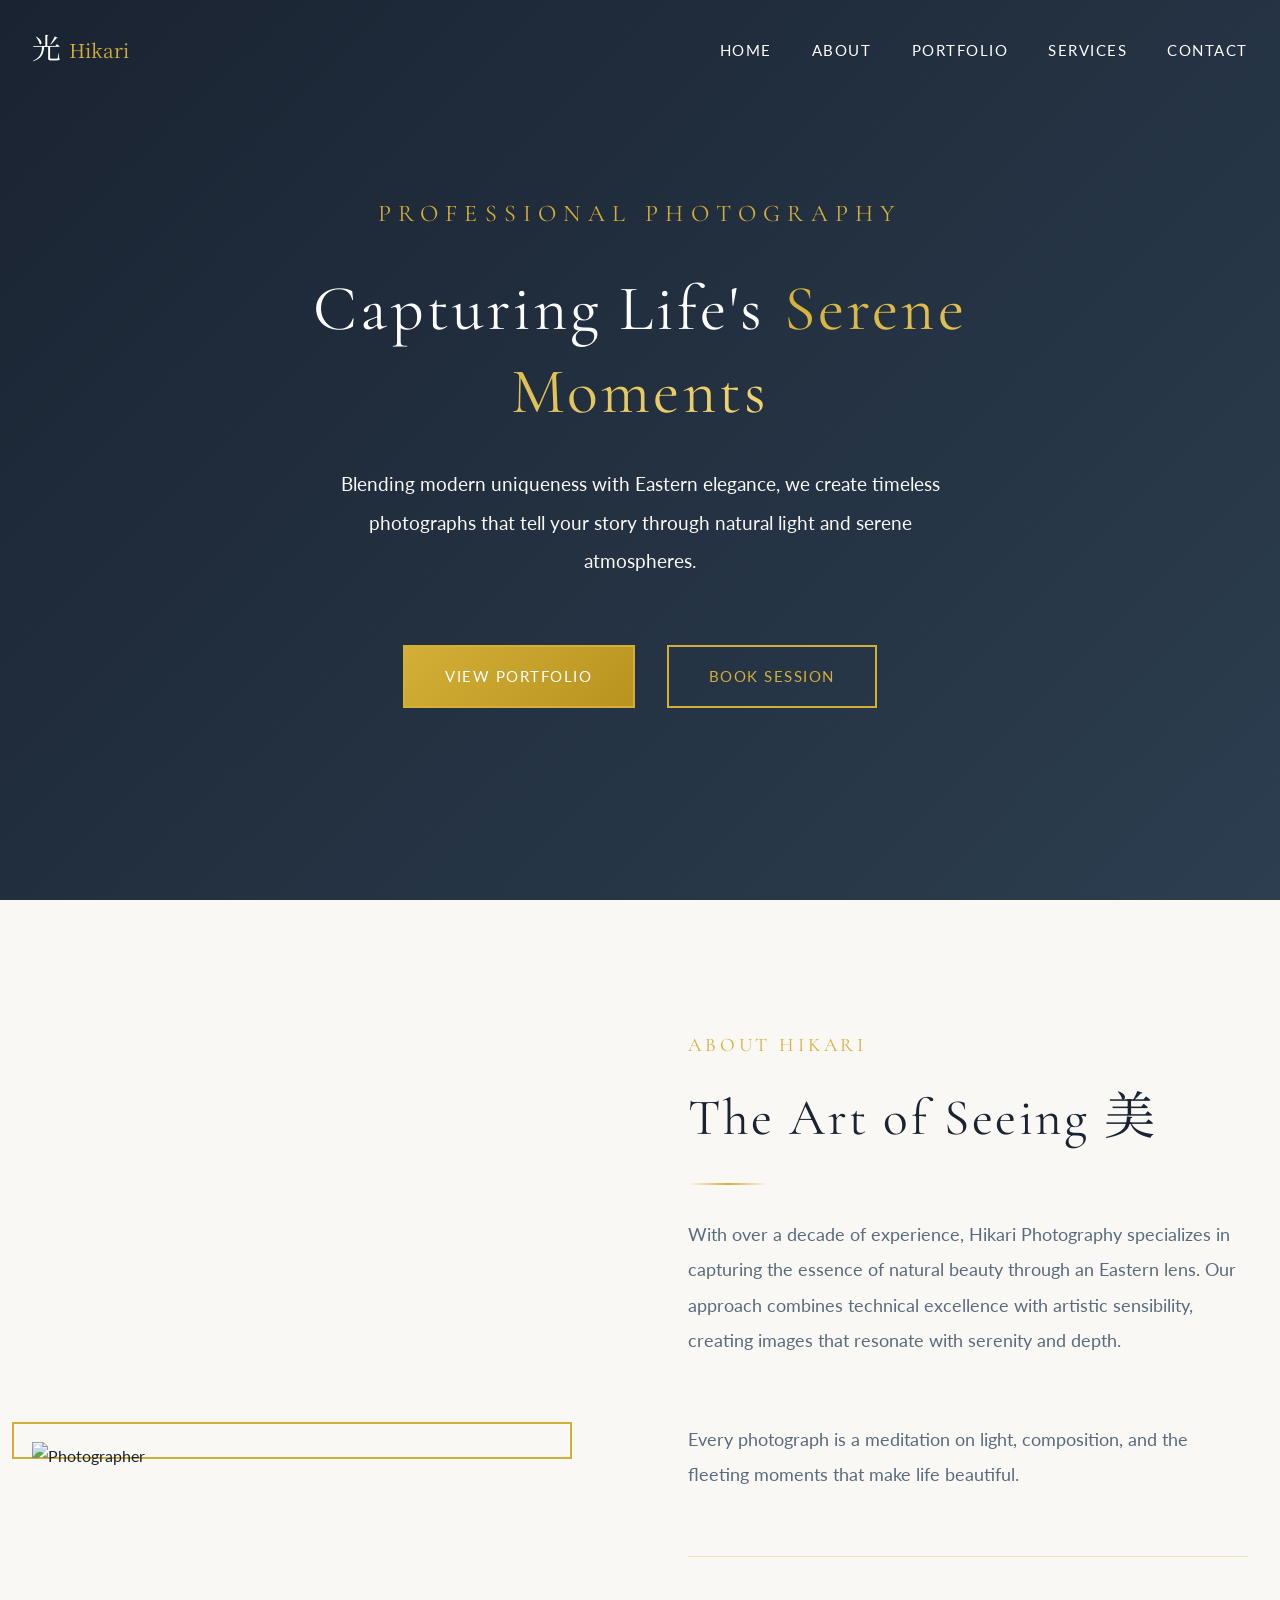
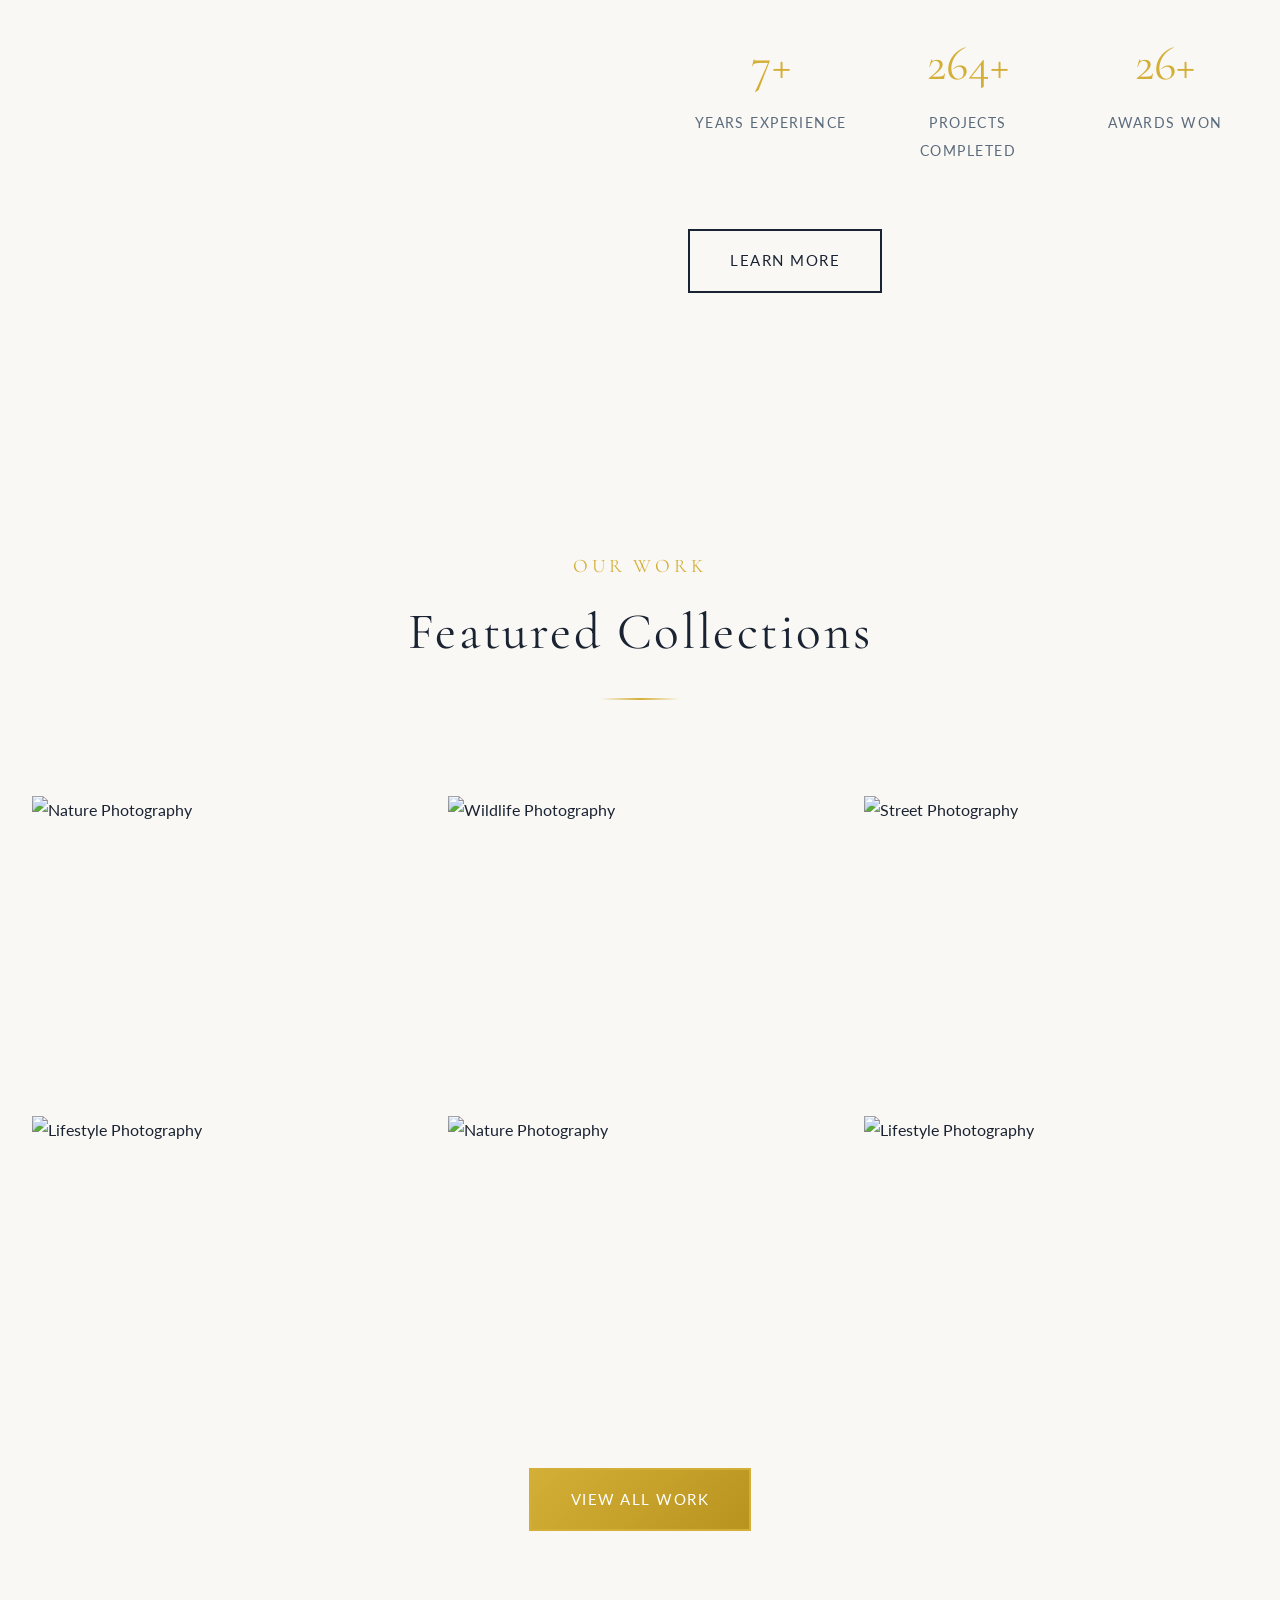
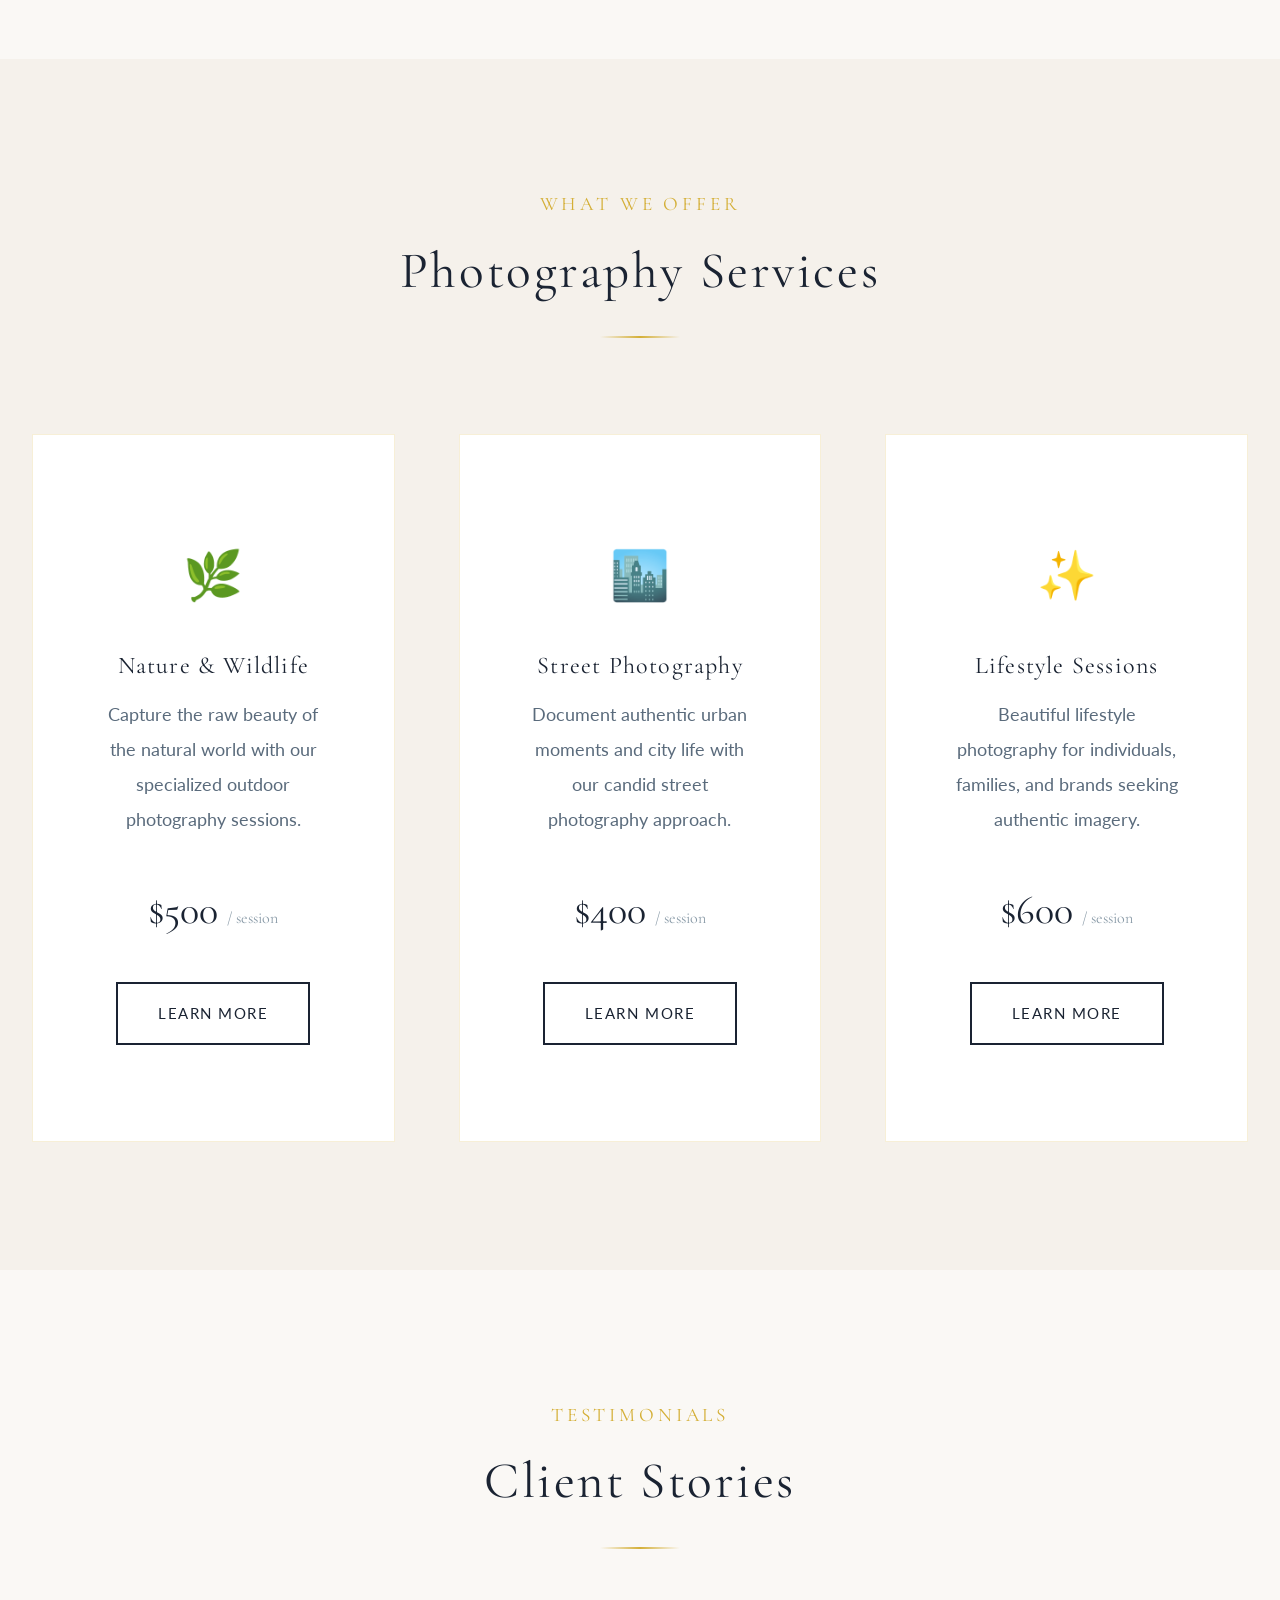
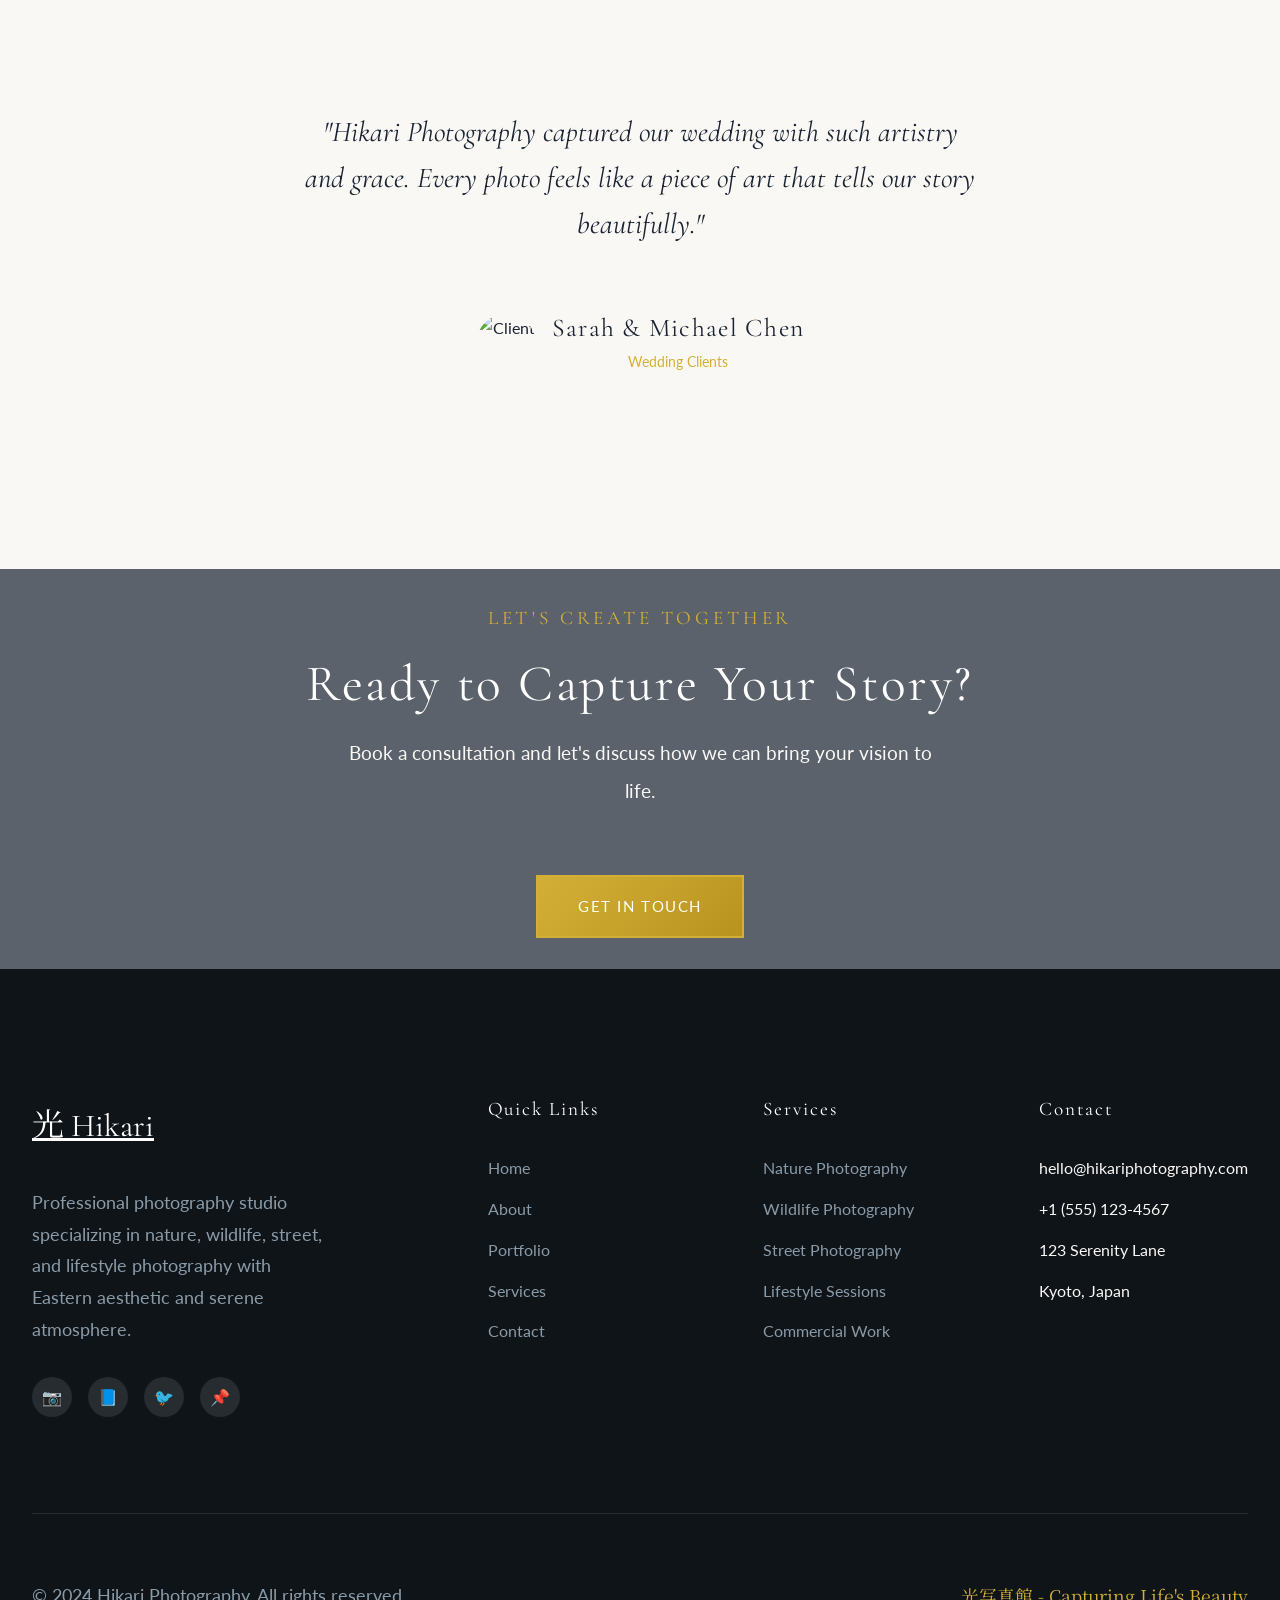
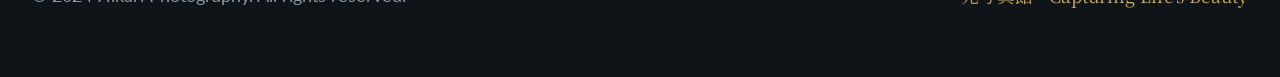
==== commit 0d37c7b0: "update branch" ====
--- a/index.html
+++ b/index.html
@@ -3,1495 +3,289 @@
 <head>
     <meta charset="UTF-8">
     <meta name="viewport" content="width=device-width, initial-scale=1.0">
-    <title>KAIROS | Professional Photography</title>
+    <title>Hikari Photography | Capturing Life's Serene Moments</title>
+    <meta name="description" content="Professional photography specializing in nature, wildlife, street, and lifestyle photography with Eastern aesthetic and serene atmosphere.">
+    
+    <!-- Google Fonts -->
     <link rel="preconnect" href="https://fonts.googleapis.com">
     <link rel="preconnect" href="https://fonts.gstatic.com" crossorigin>
-    <link href="https://fonts.googleapis.com/css2?family=Cormorant+Garamond:ital,wght@0,300;0,400;0,500;0,600;1,300;1,400&family=Noto+Serif+JP:wght@300;400;500;600&family=Lato:wght@300;400&display=swap" rel="stylesheet">
-    <style>
-        * {
-            margin: 0;
-            padding: 0;
-            box-sizing: border-box;
-        }
-
-        :root {
-            --primary-deep: #1a1a2e;
-            --primary-rich: #2d2d44;
-            --accent-gold: #c9a962;
-            --accent-gold-light: #d4bc7a;
-            --accent-gold-dark: #b8954a;
-            --cream: #f5f3ef;
-            --warm-white: #faf9f6;
-            --text-dark: #2a2a2a;
-            --text-muted: #6b6b6b;
-            --serene-blue: #3d4c53;
-            --earth-brown: #8b7355;
-        }
-
-        html {
-            scroll-behavior: smooth;
-        }
-
-        body {
-            font-family: 'Lato', sans-serif;
-            background-color: var(--warm-white);
-            color: var(--text-dark);
-            line-height: 1.8;
-            overflow-x: hidden;
-        }
-
-        /* Typography */
-        h1, h2, h3, h4, h5, h6 {
-            font-family: 'Cormorant Garamond', 'Noto Serif JP', serif;
-            font-weight: 400;
-            letter-spacing: 0.05em;
-        }
-
-        .japanese-accent {
-            font-family: 'Noto Serif JP', serif;
-        }
-
-        /* Navigation */
-        nav {
-            position: fixed;
-            top: 0;
-            left: 0;
-            right: 0;
-            z-index: 1000;
-            padding: 2rem 5%;
-            display: flex;
-            justify-content: space-between;
-            align-items: center;
-            transition: all 0.4s ease;
-            background: transparent;
-        }
-
-        nav.scrolled {
-            background: rgba(26, 26, 46, 0.95);
-            backdrop-filter: blur(10px);
-            padding: 1rem 5%;
-        }
-
-        .logo {
-            font-family: 'Cormorant Garamond', 'Noto Serif JP', serif;
-            font-size: 2rem;
-            font-weight: 500;
-            color: var(--warm-white);
-            text-decoration: none;
-            letter-spacing: 0.15em;
-            position: relative;
-        }
-
-        .logo::after {
-            content: '時';
-            position: absolute;
-            top: -10px;
-            right: -25px;
-            font-size: 0.6em;
-            color: var(--accent-gold);
-            opacity: 0.8;
-        }
-
-        .nav-links {
-            display: flex;
-            gap: 3rem;
-            list-style: none;
-        }
-
-        .nav-links a {
-            color: var(--warm-white);
-            text-decoration: none;
-            font-size: 0.9rem;
-            letter-spacing: 0.1em;
-            text-transform: uppercase;
-            transition: color 0.3s ease;
-            position: relative;
-        }
-
-        .nav-links a::after {
-            content: '';
-            position: absolute;
-            bottom: -8px;
-            left: 0;
-            width: 0;
-            height: 1px;
-            background: var(--accent-gold);
-            transition: width 0.3s ease;
-        }
-
-        .nav-links a:hover {
-            color: var(--accent-gold);
-        }
-
-        .nav-links a:hover::after {
-            width: 100%;
-        }
-
-        .menu-toggle {
-            display: none;
-            flex-direction: column;
-            gap: 6px;
-            cursor: pointer;
-        }
-
-        .menu-toggle span {
-            width: 30px;
-            height: 2px;
-            background: var(--warm-white);
-            transition: all 0.3s ease;
-        }
-
-        /* Hero Section */
-        .hero {
-            height: 100vh;
-            position: relative;
-            display: flex;
-            align-items: center;
-            justify-content: center;
-            overflow: hidden;
-            background: linear-gradient(135deg, var(--primary-deep) 0%, var(--serene-blue) 100%);
-        }
-
-        .hero-bg {
-            position: absolute;
-            top: 0;
-            left: 0;
-            right: 0;
-            bottom: 0;
-            opacity: 0.3;
-            background-image: url('data:image/svg+xml,<svg xmlns="http://www.w3.org/2000/svg" viewBox="0 0 100 100"><circle cx="50" cy="50" r="40" fill="none" stroke="%23c9a962" stroke-width="0.5" opacity="0.3"/></svg>');
-            background-size: 300px 300px;
-            animation: float 20s ease-in-out infinite;
-        }
-
-        @keyframes float {
-            0%, 100% { transform: translateY(0) rotate(0deg); }
-            50% { transform: translateY(-20px) rotate(5deg); }
-        }
-
-        .hero-content {
-            text-align: center;
-            z-index: 10;
-            padding: 0 2rem;
-        }
-
-        .hero-subtitle {
-            font-size: 1rem;
-            letter-spacing: 0.3em;
-            text-transform: uppercase;
-            color: var(--accent-gold);
-            margin-bottom: 2rem;
-            opacity: 0;
-            animation: fadeInUp 1s ease 0.5s forwards;
-        }
-
-        .hero-title {
-            font-size: clamp(3rem, 8vw, 7rem);
-            color: var(--warm-white);
-            margin-bottom: 1.5rem;
-            line-height: 1.1;
-            opacity: 0;
-            animation: fadeInUp 1s ease 0.3s forwards;
-        }
-
-        .hero-title .highlight {
-            color: var(--accent-gold);
-            font-style: italic;
-        }
-
-        .hero-description {
-            font-size: 1.1rem;
-            color: rgba(250, 249, 246, 0.8);
-            max-width: 600px;
-            margin: 0 auto 3rem;
-            line-height: 2;
-            opacity: 0;
-            animation: fadeInUp 1s ease 0.7s forwards;
-        }
-
-        .hero-cta {
-            display: inline-block;
-            padding: 1rem 3rem;
-            border: 1px solid var(--accent-gold);
-            color: var(--accent-gold);
-            text-decoration: none;
-            letter-spacing: 0.15em;
-            text-transform: uppercase;
-            font-size: 0.85rem;
-            transition: all 0.4s ease;
-            opacity: 0;
-            animation: fadeInUp 1s ease 0.9s forwards;
-        }
-
-        .hero-cta:hover {
-            background: var(--accent-gold);
-            color: var(--primary-deep);
-        }
-
-        .scroll-indicator {
-            position: absolute;
-            bottom: 3rem;
-            left: 50%;
-            transform: translateX(-50%);
-            display: flex;
-            flex-direction: column;
-            align-items: center;
-            gap: 0.5rem;
-            color: var(--warm-white);
-            opacity: 0;
-            animation: fadeInUp 1s ease 1.2s forwards;
-        }
-
-        .scroll-indicator span {
-            font-size: 0.75rem;
-            letter-spacing: 0.2em;
-            text-transform: uppercase;
-        }
-
-        .scroll-line {
-            width: 1px;
-            height: 60px;
-            background: linear-gradient(to bottom, var(--accent-gold), transparent);
-            animation: scrollPulse 2s ease-in-out infinite;
-        }
-
-        @keyframes scrollPulse {
-            0%, 100% { opacity: 1; height: 60px; }
-            50% { opacity: 0.5; height: 40px; }
-        }
-
-        @keyframes fadeInUp {
-            from {
-                opacity: 0;
-                transform: translateY(30px);
-            }
-            to {
-                opacity: 1;
-                transform: translateY(0);
-            }
-        }
-
-        /* About Section */
-        .about {
-            padding: 10rem 5%;
-            background: var(--warm-white);
-            position: relative;
-        }
-
-        .section-header {
-            text-align: center;
-            margin-bottom: 6rem;
-        }
-
-        .section-label {
-            font-size: 0.85rem;
-            letter-spacing: 0.3em;
-            text-transform: uppercase;
-            color: var(--accent-gold);
-            margin-bottom: 1.5rem;
-            display: block;
-        }
-
-        .section-title {
-            font-size: clamp(2.5rem, 5vw, 4rem);
-            color: var(--primary-deep);
-            margin-bottom: 2rem;
-        }
-
-        .section-divider {
-            width: 60px;
-            height: 2px;
-            background: var(--accent-gold);
-            margin: 0 auto;
-        }
-
-        .about-grid {
-            display: grid;
-            grid-template-columns: 1fr 1fr;
-            gap: 6rem;
-            align-items: center;
-            max-width: 1400px;
-            margin: 0 auto;
-        }
-
-        .about-image-wrapper {
-            position: relative;
-        }
-
-        .about-image {
-            width: 100%;
-            height: 600px;
-            object-fit: cover;
-            filter: sepia(20%) contrast(95%);
-        }
-
-        .about-image-frame {
-            position: absolute;
-            top: -20px;
-            left: -20px;
-            right: 20px;
-            bottom: 20px;
-            border: 1px solid var(--accent-gold);
-            z-index: -1;
-        }
-
-        .about-content {
-            padding-left: 2rem;
-        }
-
-        .about-text {
-            font-size: 1.1rem;
-            color: var(--text-muted);
-            line-height: 2.2;
-            margin-bottom: 2rem;
-        }
-
-        .about-signature {
-            font-family: 'Cormorant Garamond', serif;
-            font-size: 2rem;
-            color: var(--primary-deep);
-            font-style: italic;
-            margin-top: 3rem;
-        }
-
-        .about-stats {
-            display: flex;
-            gap: 4rem;
-            margin-top: 4rem;
-            padding-top: 3rem;
-            border-top: 1px solid rgba(0,0,0,0.1);
-        }
-
-        .stat {
-            text-align: center;
-        }
-
-        .stat-number {
-            font-family: 'Cormorant Garamond', serif;
-            font-size: 3rem;
-            color: var(--accent-gold);
-            display: block;
-        }
-
-        .stat-label {
-            font-size: 0.8rem;
-            letter-spacing: 0.15em;
-            text-transform: uppercase;
-            color: var(--text-muted);
-        }
-
-        /* Portfolio Section */
-        .portfolio {
-            padding: 10rem 5%;
-            background: var(--cream);
-        }
-
-        .portfolio-nav {
-            display: flex;
-            justify-content: center;
-            gap: 3rem;
-            margin-bottom: 4rem;
-            flex-wrap: wrap;
-        }
-
-        .portfolio-filter {
-            background: none;
-            border: none;
-            font-family: 'Lato', sans-serif;
-            font-size: 0.85rem;
-            letter-spacing: 0.15em;
-            text-transform: uppercase;
-            color: var(--text-muted);
-            cursor: pointer;
-            padding: 0.5rem 1rem;
-            transition: all 0.3s ease;
-            position: relative;
-        }
-
-        .portfolio-filter.active,
-        .portfolio-filter:hover {
-            color: var(--primary-deep);
-        }
-
-        .portfolio-filter.active::after {
-            content: '';
-            position: absolute;
-            bottom: 0;
-            left: 50%;
-            transform: translateX(-50%);
-            width: 30px;
-            height: 2px;
-            background: var(--accent-gold);
-        }
-
-        .portfolio-grid {
-            display: grid;
-            grid-template-columns: repeat(3, 1fr);
-            gap: 2rem;
-            max-width: 1600px;
-            margin: 0 auto;
-        }
-
-        .portfolio-item {
-            position: relative;
-            overflow: hidden;
-            cursor: pointer;
-            aspect-ratio: 4/5;
-        }
-
-        .portfolio-item:nth-child(2) {
-            grid-column: span 2;
-            aspect-ratio: 2/1;
-        }
-
-        .portfolio-item:nth-child(5) {
-            grid-column: span 2;
-            aspect-ratio: 2/1;
-        }
-
-        .portfolio-img {
-            width: 100%;
-            height: 100%;
-            object-fit: cover;
-            transition: transform 0.6s ease;
-        }
-
-        .portfolio-overlay {
-            position: absolute;
-            top: 0;
-            left: 0;
-            right: 0;
-            bottom: 0;
-            background: linear-gradient(to top, rgba(26, 26, 46, 0.9), transparent);
-            display: flex;
-            flex-direction: column;
-            justify-content: flex-end;
-            padding: 2rem;
-            opacity: 0;
-            transition: opacity 0.4s ease;
-        }
-
-        .portfolio-item:hover .portfolio-img {
-            transform: scale(1.05);
-        }
-
-        .portfolio-item:hover .portfolio-overlay {
-            opacity: 1;
-        }
-
-        .portfolio-category {
-            font-size: 0.75rem;
-            letter-spacing: 0.2em;
-            text-transform: uppercase;
-            color: var(--accent-gold);
-            margin-bottom: 0.5rem;
-        }
-
-        .portfolio-title {
-            font-size: 1.5rem;
-            color: var(--warm-white);
-            margin-bottom: 0.5rem;
-        }
-
-        .portfolio-location {
-            font-size: 0.9rem;
-            color: rgba(250, 249, 246, 0.7);
-            font-style: italic;
-        }
-
-        /* Services Section */
-        .services {
-            padding: 10rem 5%;
-            background: var(--primary-deep);
-            color: var(--warm-white);
-        }
-
-        .services .section-title {
-            color: var(--warm-white);
-        }
-
-        .services-grid {
-            display: grid;
-            grid-template-columns: repeat(3, 1fr);
-            gap: 3rem;
-            max-width: 1400px;
-            margin: 0 auto;
-        }
-
-        .service-card {
-            padding: 3rem 2rem;
-            text-align: center;
-            border: 1px solid rgba(201, 169, 98, 0.3);
-            transition: all 0.4s ease;
-            position: relative;
-        }
-
-        .service-card::before {
-            content: '';
-            position: absolute;
-            top: 0;
-            left: 0;
-            right: 0;
-            height: 3px;
-            background: var(--accent-gold);
-            transform: scaleX(0);
-            transition: transform 0.4s ease;
-        }
-
-        .service-card:hover {
-            transform: translateY(-10px);
-            border-color: var(--accent-gold);
-        }
-
-        .service-card:hover::before {
-            transform: scaleX(1);
-        }
-
-        .service-icon {
-            font-size: 2.5rem;
-            color: var(--accent-gold);
-            margin-bottom: 2rem;
-        }
-
-        .service-title {
-            font-size: 1.5rem;
-            margin-bottom: 1rem;
-            color: var(--warm-white);
-        }
-
-        .service-description {
-            font-size: 1rem;
-            color: rgba(250, 249, 246, 0.7);
-            line-height: 1.8;
-            margin-bottom: 2rem;
-        }
-
-        .service-price {
-            font-family: 'Cormorant Garamond', serif;
-            font-size: 1.3rem;
-            color: var(--accent-gold);
-        }
-
-        /* Gallery Parallax */
-        .parallax-gallery {
-            padding: 8rem 0;
-            background: fixed url('data:image/svg+xml,<svg xmlns="http://www.w3.org/2000/svg" viewBox="0 0 1000 1000"><rect fill="%23f5f3ef" width="1000" height="1000"/><circle cx="500" cy="500" r="300" fill="none" stroke="%23c9a962" stroke-width="0.5" opacity="0.2"/></svg>');
-            overflow: hidden;
-        }
-
-        .gallery-row {
-            display: flex;
-            gap: 1.5rem;
-            padding: 0 5%;
-            margin-bottom: 1.5rem;
-        }
-
-        .gallery-row.reverse {
-            flex-direction: row-reverse;
-        }
-
-        .gallery-item {
-            flex: 1;
-            height: 400px;
-            overflow: hidden;
-            position: relative;
-        }
-
-        .gallery-item img {
-            width: 100%;
-            height: 100%;
-            object-fit: cover;
-            transition: transform 0.8s ease;
-        }
-
-        .gallery-item:hover img {
-            transform: scale(1.1);
-        }
-
-        /* Testimonials */
-        .testimonials {
-            padding: 10rem 5%;
-            background: var(--warm-white);
-        }
-
-        .testimonial-slider {
-            max-width: 900px;
-            margin: 0 auto;
-            text-align: center;
-        }
-
-        .testimonial-content {
-            font-family: 'Cormorant Garamond', serif;
-            font-size: 1.8rem;
-            font-style: italic;
-            color: var(--primary-deep);
-            line-height: 1.8;
-            margin-bottom: 3rem;
-            position: relative;
-        }
-
-        .testimonial-content::before {
-            content: '"';
-            font-size: 6rem;
-            color: var(--accent-gold);
-            position: absolute;
-            top: -3rem;
-            left: -2rem;
-            opacity: 0.3;
-        }
-
-        .testimonial-author {
-            display: flex;
-            align-items: center;
-            justify-content: center;
-            gap: 1.5rem;
-        }
-
-        .author-avatar {
-            width: 60px;
-            height: 60px;
-            border-radius: 50%;
-            object-fit: cover;
-            border: 2px solid var(--accent-gold);
-        }
-
-        .author-info {
-            text-align: left;
-        }
-
-        .author-name {
-            font-family: 'Cormorant Garamond', serif;
-            font-size: 1.2rem;
-            color: var(--primary-deep);
-        }
-
-        .author-title {
-            font-size: 0.85rem;
-            color: var(--text-muted);
-            letter-spacing: 0.1em;
-        }
-
-        /* Contact Section */
-        .contact {
-            padding: 10rem 5%;
-            background: linear-gradient(135deg, var(--cream) 0%, var(--warm-white) 100%);
-        }
-
-        .contact-container {
-            display: grid;
-            grid-template-columns: 1fr 1fr;
-            gap: 6rem;
-            max-width: 1400px;
-            margin: 0 auto;
-        }
-
-        .contact-info h3 {
-            font-size: 2rem;
-            color: var(--primary-deep);
-            margin-bottom: 2rem;
-        }
-
-        .contact-details {
-            margin-bottom: 3rem;
-        }
-
-        .contact-item {
-            display: flex;
-            align-items: center;
-            gap: 1.5rem;
-            margin-bottom: 1.5rem;
-        }
-
-        .contact-icon {
-            width: 50px;
-            height: 50px;
-            border-radius: 50%;
-            background: var(--accent-gold);
-            display: flex;
-            align-items: center;
-            justify-content: center;
-            color: var(--primary-deep);
-            font-size: 1.2rem;
-        }
-
-        .contact-text {
-            color: var(--text-muted);
-            font-size: 1rem;
-        }
-
-        .social-links {
-            display: flex;
-            gap: 1rem;
-        }
-
-        .social-link {
-            width: 45px;
-            height: 45px;
-            border: 1px solid var(--accent-gold);
-            border-radius: 50%;
-            display: flex;
-            align-items: center;
-            justify-content: center;
-            color: var(--accent-gold);
-            text-decoration: none;
-            transition: all 0.3s ease;
-        }
-
-        .social-link:hover {
-            background: var(--accent-gold);
-            color: var(--primary-deep);
-        }
-
-        .contact-form {
-            background: var(--warm-white);
-            padding: 3rem;
-            box-shadow: 0 20px 60px rgba(0,0,0,0.08);
-        }
-
-        .form-group {
-            margin-bottom: 2rem;
-        }
-
-        .form-label {
-            display: block;
-            font-size: 0.85rem;
-            letter-spacing: 0.1em;
-            text-transform: uppercase;
-            color: var(--text-muted);
-            margin-bottom: 0.8rem;
-        }
-
-        .form-input,
-        .form-textarea {
-            width: 100%;
-            padding: 1rem 0;
-            border: none;
-            border-bottom: 1px solid rgba(0,0,0,0.1);
-            background: transparent;
-            font-family: 'Lato', sans-serif;
-            font-size: 1rem;
-            color: var(--text-dark);
-            transition: border-color 0.3s ease;
-        }
-
-        .form-input:focus,
-        .form-textarea:focus {
-            outline: none;
-            border-color: var(--accent-gold);
-        }
-
-        .form-textarea {
-            resize: vertical;
-            min-height: 120px;
-        }
-
-        .submit-btn {
-            background: var(--accent-gold);
-            color: var(--primary-deep);
-            border: none;
-            padding: 1.2rem 3rem;
-            font-family: 'Lato', sans-serif;
-            font-size: 0.85rem;
-            letter-spacing: 0.15em;
-            text-transform: uppercase;
-            cursor: pointer;
-            transition: all 0.4s ease;
-        }
-
-        .submit-btn:hover {
-            background: var(--accent-gold-dark);
-            transform: translateY(-2px);
-        }
-
-        /* Footer */
-        footer {
-            background: var(--primary-deep);
-            color: var(--warm-white);
-            padding: 5rem 5% 3rem;
-        }
-
-        .footer-content {
-            display: grid;
-            grid-template-columns: 2fr 1fr 1fr 1fr;
-            gap: 4rem;
-            max-width: 1400px;
-            margin: 0 auto;
-            padding-bottom: 4rem;
-            border-bottom: 1px solid rgba(250, 249, 246, 0.1);
-        }
-
-        .footer-brand .logo {
-            margin-bottom: 1.5rem;
-            display: inline-block;
-        }
-
-        .footer-brand p {
-            color: rgba(250, 249, 246, 0.6);
-            line-height: 2;
-            font-size: 0.95rem;
-        }
-
-        .footer-links h4 {
-            font-size: 1rem;
-            letter-spacing: 0.15em;
-            text-transform: uppercase;
-            margin-bottom: 1.5rem;
-            color: var(--accent-gold);
-        }
-
-        .footer-links ul {
-            list-style: none;
-        }
-
-        .footer-links li {
-            margin-bottom: 0.8rem;
-        }
-
-        .footer-links a {
-            color: rgba(250, 249, 246, 0.6);
-            text-decoration: none;
-            font-size: 0.9rem;
-            transition: color 0.3s ease;
-        }
-
-        .footer-links a:hover {
-            color: var(--accent-gold);
-        }
-
-        .footer-bottom {
-            display: flex;
-            justify-content: space-between;
-            align-items: center;
-            max-width: 1400px;
-            margin: 0 auto;
-            padding-top: 3rem;
-        }
-
-        .copyright {
-            color: rgba(250, 249, 246, 0.5);
-            font-size: 0.85rem;
-        }
-
-        .footer-japanese {
-            font-family: 'Noto Serif JP', serif;
-            color: var(--accent-gold);
-            font-size: 1.2rem;
-            opacity: 0.6;
-        }
-
-        /* Lightbox */
-        .lightbox {
-            position: fixed;
-            top: 0;
-            left: 0;
-            right: 0;
-            bottom: 0;
-            background: rgba(26, 26, 46, 0.98);
-            z-index: 2000;
-            display: none;
-            align-items: center;
-            justify-content: center;
-            opacity: 0;
-            transition: opacity 0.4s ease;
-        }
-
-        .lightbox.active {
-            display: flex;
-            opacity: 1;
-        }
-
-        .lightbox-img {
-            max-width: 90%;
-            max-height: 90%;
-            object-fit: contain;
-        }
-
-        .lightbox-close {
-            position: absolute;
-            top: 2rem;
-            right: 2rem;
-            background: none;
-            border: none;
-            color: var(--warm-white);
-            font-size: 2rem;
-            cursor: pointer;
-            transition: color 0.3s ease;
-        }
-
-        .lightbox-close:hover {
-            color: var(--accent-gold);
-        }
-
-        /* Responsive Design */
-        @media (max-width: 1024px) {
-            .portfolio-grid {
-                grid-template-columns: repeat(2, 1fr);
-            }
-
-            .portfolio-item:nth-child(2),
-            .portfolio-item:nth-child(5) {
-                grid-column: span 1;
-                aspect-ratio: 4/5;
-            }
-
-            .services-grid {
-                grid-template-columns: 1fr;
-            }
-
-            .about-grid {
-                grid-template-columns: 1fr;
-                gap: 3rem;
-            }
-
-            .about-content {
-                padding-left: 0;
-            }
-
-            .contact-container {
-                grid-template-columns: 1fr;
-            }
-
-            .footer-content {
-                grid-template-columns: 1fr 1fr;
-            }
-        }
-
-        @media (max-width: 768px) {
-            .nav-links {
-                position: fixed;
-                top: 0;
-                right: -100%;
-                width: 80%;
-                height: 100vh;
-                background: var(--primary-deep);
-                flex-direction: column;
-                justify-content: center;
-                align-items: center;
-                gap: 2rem;
-                transition: right 0.4s ease;
-            }
-
-            .nav-links.active {
-                right: 0;
-            }
-
-            .menu-toggle {
-                display: flex;
-                z-index: 1001;
-            }
-
-            .portfolio-grid {
-                grid-template-columns: 1fr;
-            }
-
-            .gallery-row {
-                flex-direction: column !important;
-            }
-
-            .gallery-item {
-                height: 300px;
-            }
-
-            .about-stats {
-                flex-direction: column;
-                gap: 2rem;
-            }
-
-            .footer-content {
-                grid-template-columns: 1fr;
-            }
-
-            .footer-bottom {
-                flex-direction: column;
-                gap: 1.5rem;
-                text-align: center;
-            }
-
-            .testimonial-content {
-                font-size: 1.4rem;
-            }
-        }
-
-        /* Animations on Scroll */
-        .fade-in {
-            opacity: 0;
-            transform: translateY(30px);
-            transition: all 0.8s ease;
-        }
-
-        .fade-in.visible {
-            opacity: 1;
-            transform: translateY(0);
-        }
-    </style>
+    <link href="https://fonts.googleapis.com/css2?family=Cormorant+Garamond:wght@300;400;500;600&family=Lato:wght@300;400;700&family=Noto+Serif+JP:wght@300;400;500;600&display=swap" rel="stylesheet">
+    
+    <!-- Stylesheets -->
+    <link rel="stylesheet" href="css/style.css">
+    <link rel="stylesheet" href="css/pages.css">
+    <link rel="stylesheet" href="css/animations.css">
 </head>
 <body>
     <!-- Navigation -->
-    <nav id="navbar">
-        <a href="#" class="logo">KAIROS</a>
-        <ul class="nav-links" id="navLinks">
-            <li><a href="#about">About</a></li>
-            <li><a href="#portfolio">Portfolio</a></li>
-            <li><a href="#services">Services</a></li>
-            <li><a href="#gallery">Gallery</a></li>
-            <li><a href="#contact">Contact</a></li>
-        </ul>
-        <div class="menu-toggle" id="menuToggle">
-            <span></span>
-            <span></span>
-            <span></span>
+    <nav class="navbar">
+        <div class="container navbar-container">
+            <a href="index.html" class="logo">
+                <span>光</span>
+                <span class="logo-jp">Hikari</span>
+            </a>
+            <ul class="nav-menu">
+                <li><a href="index.html" class="nav-link">Home</a></li>
+                <li><a href="about.html" class="nav-link">About</a></li>
+                <li><a href="portfolio.html" class="nav-link">Portfolio</a></li>
+                <li><a href="services.html" class="nav-link">Services</a></li>
+                <li><a href="contact.html" class="nav-link">Contact</a></li>
+            </ul>
+            <div class="nav-toggle">
+                <span></span>
+                <span></span>
+                <span></span>
+            </div>
         </div>
     </nav>
 
     <!-- Hero Section -->
     <section class="hero">
-        <div class="hero-bg"></div>
         <div class="hero-content">
-            <p class="hero-subtitle">Professional Photography</p>
-            <h1 class="hero-title">Capturing <span class="highlight">Moments</span><br>of Serenity</h1>
-            <p class="hero-description">Blending Eastern aesthetics with modern vision to create timeless imagery that speaks to the soul</p>
-            <a href="#portfolio" class="hero-cta">View Portfolio</a>
-        </div>
-        <div class="scroll-indicator">
-            <span>Scroll</span>
-            <div class="scroll-line"></div>
-        </div>
-    </section>
-
-    <!-- About Section -->
-    <section class="about" id="about">
-        <div class="section-header fade-in">
-            <span class="section-label">The Artist</span>
-            <h2 class="section-title">Behind the Lens</h2>
-            <div class="section-divider"></div>
-        </div>
-        <div class="about-grid">
-            <div class="about-image-wrapper fade-in">
-                <div class="about-image-frame"></div>
-                <img src="https://images.unsplash.com/photo-1554048612-387768052bf7?w=800&h=1000&fit=crop" alt="Photographer portrait" class="about-image">
-            </div>
-            <div class="about-content fade-in">
-                <p class="about-text">
-                    With over a decade of experience capturing life's most precious moments, I believe that photography is not just about recording images—it's about preserving emotions, stories, and the quiet beauty that exists in every frame.
-                </p>
-                <p class="about-text">
-                    My approach draws inspiration from Eastern philosophy and the concept of "ma"—the beauty found in negative space and stillness. Each photograph is crafted with intention, allowing natural light and authentic moments to guide the creative process.
-                </p>
-                <p class="about-text">
-                    From the serene landscapes of nature to the vibrant energy of street life, my work seeks to find harmony between the macro details and the grand narrative of human experience.
-                </p>
-                <div class="about-signature">Hiroshi Tanaka</div>
-                <div class="about-stats">
-                    <div class="stat">
-                        <span class="stat-number">12+</span>
-                        <span class="stat-label">Years Experience</span>
-                    </div>
-                    <div class="stat">
-                        <span class="stat-number">500+</span>
-                        <span class="stat-label">Projects Completed</span>
-                    </div>
-                    <div class="stat">
-                        <span class="stat-number">50+</span>
-                        <span class="stat-label">Awards Won</span>
-                    </div>
-                </div>
-            </div>
-        </div>
-    </section>
-
-    <!-- Portfolio Section -->
-    <section class="portfolio" id="portfolio">
-        <div class="section-header fade-in">
-            <span class="section-label">Selected Works</span>
-            <h2 class="section-title">Portfolio</h2>
-            <div class="section-divider"></div>
-        </div>
-        <div class="portfolio-nav fade-in">
-            <button class="portfolio-filter active" data-filter="all">All</button>
-            <button class="portfolio-filter" data-filter="nature">Nature</button>
-            <button class="portfolio-filter" data-filter="wildlife">Wildlife</button>
-            <button class="portfolio-filter" data-filter="street">Street</button>
-            <button class="portfolio-filter" data-filter="lifestyle">Lifestyle</button>
-        </div>
-        <div class="portfolio-grid">
-            <div class="portfolio-item fade-in" data-category="nature">
-                <img src="https://images.unsplash.com/photo-1470071459604-3b5ec3a7fe05?w=800&h=1000&fit=crop" alt="Misty forest landscape" class="portfolio-img">
-                <div class="portfolio-overlay">
-                    <span class="portfolio-category">Nature</span>
-                    <h3 class="portfolio-title">Morning Mist</h3>
-                    <p class="portfolio-location">Kyoto, Japan</p>
-                </div>
-            </div>
-            <div class="portfolio-item fade-in" data-category="wildlife">
-                <img src="https://images.unsplash.com/photo-1456926631375-92c8ce872def?w=1200&h=600&fit=crop" alt="Leopard in natural habitat" class="portfolio-img">
-                <div class="portfolio-overlay">
-                    <span class="portfolio-category">Wildlife</span>
-                    <h3 class="portfolio-title">Silent Predator</h3>
-                    <p class="portfolio-location">Serengeti, Tanzania</p>
-                </div>
-            </div>
-            <div class="portfolio-item fade-in" data-category="street">
-                <img src="https://images.unsplash.com/photo-1478131143081-80f7f84ca84d?w=800&h=1000&fit=crop" alt="Urban street scene" class="portfolio-img">
-                <div class="portfolio-overlay">
-                    <span class="portfolio-category">Street</span>
-                    <h3 class="portfolio-title">City Rhythms</h3>
-                    <p class="portfolio-location">Tokyo, Japan</p>
-                </div>
-            </div>
-            <div class="portfolio-item fade-in" data-category="lifestyle">
-                <img src="https://images.unsplash.com/photo-1511895426328-dc8714191300?w=800&h=1000&fit=crop" alt="Peaceful lifestyle moment" class="portfolio-img">
-                <div class="portfolio-overlay">
-                    <span class="portfolio-category">Lifestyle</span>
-                    <h3 class="portfolio-title">Quiet Moments</h3>
-                    <p class="portfolio-location">Bali, Indonesia</p>
-                </div>
-            </div>
-            <div class="portfolio-item fade-in" data-category="nature">
-                <img src="https://images.unsplash.com/photo-1441974231531-c6227db76b6e?w=1200&h=600&fit=crop" alt="Sunlight through forest" class="portfolio-img">
-                <div class="portfolio-overlay">
-                    <span class="portfolio-category">Nature</span>
-                    <h3 class="portfolio-title">Golden Hour</h3>
-                    <p class="portfolio-location">Oregon, USA</p>
-                </div>
-            </div>
-            <div class="portfolio-item fade-in" data-category="street">
-                <img src="https://images.unsplash.com/photo-1496568816309-51d7c20e3b21?w=800&h=1000&fit=crop" alt="Street photography urban" class="portfolio-img">
-                <div class="portfolio-overlay">
-                    <span class="portfolio-category">Street</span>
-                    <h3 class="portfolio-title">Urban Solitude</h3>
-                    <p class="portfolio-location">New York, USA</p>
-                </div>
-            </div>
-        </div>
-    </section>
-
-    <!-- Services Section -->
-    <section class="services" id="services">
-        <div class="section-header fade-in">
-            <span class="section-label">What I Offer</span>
-            <h2 class="section-title">Services</h2>
-            <div class="section-divider"></div>
-        </div>
-        <div class="services-grid">
-            <div class="service-card fade-in">
-                <div class="service-icon">🌿</div>
-                <h3 class="service-title">Nature & Landscape</h3>
-                <p class="service-description">Capture the serene beauty of natural environments with compositions that honor the harmony between earth and sky.</p>
-                <p class="service-price">From $2,500</p>
-            </div>
-            <div class="service-card fade-in">
-                <div class="service-icon">🦋</div>
-                <h3 class="service-title">Wildlife Photography</h3>
-                <p class="service-description">Document the raw elegance of wildlife in their natural habitats, preserving moments of instinct and grace.</p>
-                <p class="service-price">From $3,500</p>
-            </div>
-            <div class="service-card fade-in">
-                <div class="service-icon">🏙️</div>
-                <h3 class="service-title">Street & Urban</h3>
-                <p class="service-description">Tell compelling stories through candid moments captured in the vibrant tapestry of city life.</p>
-                <p class="service-price">From $2,000</p>
-            </div>
-            <div class="service-card fade-in">
-                <div class="service-icon">✨</div>
-                <h3 class="service-title">Lifestyle Sessions</h3>
-                <p class="service-description">Create authentic visual narratives that capture the essence of everyday moments with artistic elegance.</p>
-                <p class="service-price">From $1,800</p>
-            </div>
-            <div class="service-card fade-in">
-                <div class="service-icon">👰</div>
-                <h3 class="service-title">Editorial & Fashion</h3>
-                <p class="service-description">Blend high-end fashion photography with natural aesthetics for editorial campaigns and brand storytelling.</p>
-                <p class="service-price">From $4,000</p>
-            </div>
-            <div class="service-card fade-in">
-                <div class="service-icon">🎨</div>
-                <h3 class="service-title">Art Direction</h3>
-                <p class="service-description">Comprehensive creative direction for projects requiring a cohesive visual identity and aesthetic vision.</p>
-                <p class="service-price">Custom Pricing</p>
-            </div>
-        </div>
-    </section>
-
-    <!-- Parallax Gallery -->
-    <section class="parallax-gallery" id="gallery">
-        <div class="gallery-row">
-            <div class="gallery-item fade-in">
-                <img src="https://images.unsplash.com/photo-1465146344425-f00d5f5c8f07?w=600&h=400&fit=crop" alt="Dark forest path">
-            </div>
-            <div class="gallery-item fade-in">
-                <img src="https://images.unsplash.com/photo-1469334031218-e382a71b716b?w=600&h=400&fit=crop" alt="Woman in nature">
-            </div>
-            <div class="gallery-item fade-in">
-                <img src="https://images.unsplash.com/photo-1447752875215-b2761acb3c5d?w=600&h=400&fit=crop" alt="Autumn leaves">
-            </div>
-            <div class="gallery-item fade-in">
-                <img src="https://images.unsplash.com/photo-1472214103451-9374bd1c798e?w=600&h=400&fit=crop" alt="Mountain landscape">
-            </div>
-        </div>
-        <div class="gallery-row reverse">
-            <div class="gallery-item fade-in">
-                <img src="https://images.unsplash.com/photo-1507525428034-b723cf961d3e?w=600&h=400&fit=crop" alt="Beach sunset">
-            </div>
-            <div class="gallery-item fade-in">
-                <img src="https://images.unsplash.com/photo-1501854140884-074cf2b2c3af?w=600&h=400&fit=crop" alt="Mountain lake">
-            </div>
-            <div class="gallery-item fade-in">
-                <img src="https://images.unsplash.com/photo-1441974231531-c6227db76b6e?w=600&h=400&fit=crop" alt="Forest sunlight">
-            </div>
-            <div class="gallery-item fade-in">
-                <img src="https://images.unsplash.com/photo-1470071459604-3b5ec3a7fe05?w=600&h=400&fit=crop" alt="Foggy forest">
+            <span class="hero-subtitle">Professional Photography</span>
+            <h1 class="hero-title">Capturing Life's <span class="gradient-text">Serene Moments</span></h1>
+            <p class="hero-description">Blending modern uniqueness with Eastern elegance, we create timeless photographs that tell your story through natural light and serene atmospheres.</p>
+            <div class="hero-buttons">
+                <a href="portfolio.html" class="btn btn-primary">View Portfolio</a>
+                <a href="contact.html" class="btn btn-secondary">Book Session</a>
+            </div>
+        </div>
+    </section>
+
+    <!-- About Preview -->
+    <section class="bg-cream">
+        <div class="container">
+            <div class="about-grid">
+                <div class="about-image-wrapper reveal-left">
+                    <img src="https://images.unsplash.com/photo-1554048612-387768052bf7?w=800" alt="Photographer" class="about-image hover-zoom">
+                    <div class="about-image-frame"></div>
+                </div>
+                <div class="about-content reveal-right">
+                    <span class="section-subtitle">About Hikari</span>
+                    <h2 class="section-title">The Art of Seeing <span class="jp-text">美</span></h2>
+                    <div class="section-divider" style="margin-left: 0;"></div>
+                    <p class="about-text">With over a decade of experience, Hikari Photography specializes in capturing the essence of natural beauty through an Eastern lens. Our approach combines technical excellence with artistic sensibility, creating images that resonate with serenity and depth.</p>
+                    <p class="about-text">Every photograph is a meditation on light, composition, and the fleeting moments that make life beautiful.</p>
+                    <div class="about-stats">
+                        <div class="stat-item">
+                            <span class="stat-number" data-count="15">0+</span>
+                            <span class="stat-label">Years Experience</span>
+                        </div>
+                        <div class="stat-item">
+                            <span class="stat-number" data-count="500">0+</span>
+                            <span class="stat-label">Projects Completed</span>
+                        </div>
+                        <div class="stat-item">
+                            <span class="stat-number" data-count="50">0+</span>
+                            <span class="stat-label">Awards Won</span>
+                        </div>
+                    </div>
+                    <a href="about.html" class="btn btn-outline mt-lg">Learn More</a>
+                </div>
+            </div>
+        </div>
+    </section>
+
+    <!-- Portfolio Preview -->
+    <section class="bg-white">
+        <div class="container">
+            <div class="section-header reveal">
+                <span class="section-subtitle">Our Work</span>
+                <h2 class="section-title">Featured Collections</h2>
+                <div class="section-divider"></div>
+            </div>
+            
+            <div class="portfolio-grid">
+                <div class="portfolio-item reveal-scale stagger-1" data-category="nature">
+                    <img src="https://images.unsplash.com/photo-1470071459604-3b5ec3a7fe05?w=600" alt="Nature Photography" class="portfolio-image">
+                    <div class="portfolio-overlay">
+                        <span class="portfolio-category">Nature</span>
+                        <h3 class="portfolio-title">Forest Serenity</h3>
+                        <a href="portfolio.html" class="btn btn-secondary">View Gallery</a>
+                    </div>
+                </div>
+                
+                <div class="portfolio-item reveal-scale stagger-2" data-category="wildlife">
+                    <img src="https://images.unsplash.com/photo-1456926631375-92c8ce872def?w=600" alt="Wildlife Photography" class="portfolio-image">
+                    <div class="portfolio-overlay">
+                        <span class="portfolio-category">Wildlife</span>
+                        <h3 class="portfolio-title">Majestic Leopard</h3>
+                        <a href="portfolio.html" class="btn btn-secondary">View Gallery</a>
+                    </div>
+                </div>
+                
+                <div class="portfolio-item reveal-scale stagger-3" data-category="street">
+                    <img src="https://images.unsplash.com/photo-1476900543704-4312b78632f8?w=600" alt="Street Photography" class="portfolio-image">
+                    <div class="portfolio-overlay">
+                        <span class="portfolio-category">Street</span>
+                        <h3 class="portfolio-title">Urban Stories</h3>
+                        <a href="portfolio.html" class="btn btn-secondary">View Gallery</a>
+                    </div>
+                </div>
+                
+                <div class="portfolio-item reveal-scale stagger-4" data-category="lifestyle">
+                    <img src="https://images.unsplash.com/photo-1511895426328-dc8714191300?w=600" alt="Lifestyle Photography" class="portfolio-image">
+                    <div class="portfolio-overlay">
+                        <span class="portfolio-category">Lifestyle</span>
+                        <h3 class="portfolio-title">Daily Moments</h3>
+                        <a href="portfolio.html" class="btn btn-secondary">View Gallery</a>
+                    </div>
+                </div>
+                
+                <div class="portfolio-item reveal-scale stagger-5" data-category="nature">
+                    <img src="https://images.unsplash.com/photo-1465146344425-f00d5f5c8f07?w=600" alt="Nature Photography" class="portfolio-image">
+                    <div class="portfolio-overlay">
+                        <span class="portfolio-category">Nature</span>
+                        <h3 class="portfolio-title">Mountain Dawn</h3>
+                        <a href="portfolio.html" class="btn btn-secondary">View Gallery</a>
+                    </div>
+                </div>
+                
+                <div class="portfolio-item reveal-scale stagger-6" data-category="lifestyle">
+                    <img src="https://images.unsplash.com/photo-1529156069898-49953e39b3ac?w=600" alt="Lifestyle Photography" class="portfolio-image">
+                    <div class="portfolio-overlay">
+                        <span class="portfolio-category">Lifestyle</span>
+                        <h3 class="portfolio-title">Friendship</h3>
+                        <a href="portfolio.html" class="btn btn-secondary">View Gallery</a>
+                    </div>
+                </div>
+            </div>
+            
+            <div class="text-center mt-lg">
+                <a href="portfolio.html" class="btn btn-primary">View All Work</a>
+            </div>
+        </div>
+    </section>
+
+    <!-- Services Preview -->
+    <section class="bg-warm">
+        <div class="container">
+            <div class="section-header reveal">
+                <span class="section-subtitle">What We Offer</span>
+                <h2 class="section-title">Photography Services</h2>
+                <div class="section-divider"></div>
+            </div>
+            
+            <div class="grid-3">
+                <div class="service-card reveal-scale stagger-1">
+                    <div class="service-icon">🌿</div>
+                    <h3 class="card-title">Nature & Wildlife</h3>
+                    <p class="card-text">Capture the raw beauty of the natural world with our specialized outdoor photography sessions.</p>
+                    <p class="service-price">$500 <span>/ session</span></p>
+                    <a href="services.html" class="btn btn-outline">Learn More</a>
+                </div>
+                
+                <div class="service-card reveal-scale stagger-2">
+                    <div class="service-icon">🏙️</div>
+                    <h3 class="card-title">Street Photography</h3>
+                    <p class="card-text">Document authentic urban moments and city life with our candid street photography approach.</p>
+                    <p class="service-price">$400 <span>/ session</span></p>
+                    <a href="services.html" class="btn btn-outline">Learn More</a>
+                </div>
+                
+                <div class="service-card reveal-scale stagger-3">
+                    <div class="service-icon">✨</div>
+                    <h3 class="card-title">Lifestyle Sessions</h3>
+                    <p class="card-text">Beautiful lifestyle photography for individuals, families, and brands seeking authentic imagery.</p>
+                    <p class="service-price">$600 <span>/ session</span></p>
+                    <a href="services.html" class="btn btn-outline">Learn More</a>
+                </div>
             </div>
         </div>
     </section>
 
     <!-- Testimonials -->
-    <section class="testimonials">
-        <div class="section-header fade-in">
-            <span class="section-label">Kind Words</span>
-            <h2 class="section-title">Testimonials</h2>
-            <div class="section-divider"></div>
-        </div>
-        <div class="testimonial-slider fade-in">
-            <div class="testimonial-content">
-                Hiroshi has an extraordinary gift for seeing what others miss. His ability to capture the essence of a moment while maintaining such artistic integrity is truly remarkable. The photographs he created for our campaign exceeded every expectation.
-            </div>
-            <div class="testimonial-author">
-                <img src="https://images.unsplash.com/photo-1494790108377-be9c29b29330?w=120&h=120&fit=crop" alt="Client portrait" class="author-avatar">
-                <div class="author-info">
-                    <div class="author-name">Yuki Nakamura</div>
-                    <div class="author-title">Creative Director, Zen Studios</div>
-                </div>
-            </div>
-        </div>
-    </section>
-
-    <!-- Contact Section -->
-    <section class="contact" id="contact">
-        <div class="section-header fade-in">
-            <span class="section-label">Get In Touch</span>
-            <h2 class="section-title">Let's Create Together</h2>
-            <div class="section-divider"></div>
-        </div>
-        <div class="contact-container">
-            <div class="contact-info fade-in">
-                <h3>Start Your Journey</h3>
-                <div class="contact-details">
-                    <div class="contact-item">
-                        <div class="contact-icon">📍</div>
-                        <div class="contact-text">Kyoto, Japan & Available Worldwide</div>
-                    </div>
-                    <div class="contact-item">
-                        <div class="contact-icon">✉️</div>
-                        <div class="contact-text">hello@kairosphotography.com</div>
-                    </div>
-                    <div class="contact-item">
-                        <div class="contact-icon">📞</div>
-                        <div class="contact-text">+81 75-123-4567</div>
-                    </div>
-                </div>
-                <div class="social-links">
-                    <a href="#" class="social-link">IG</a>
-                    <a href="#" class="social-link">TW</a>
-                    <a href="#" class="social-link">LI</a>
-                    <a href="#" class="social-link">BE</a>
-                </div>
-            </div>
-            <form class="contact-form fade-in">
-                <div class="form-group">
-                    <label class="form-label">Your Name</label>
-                    <input type="text" class="form-input" placeholder="Enter your name">
-                </div>
-                <div class="form-group">
-                    <label class="form-label">Email Address</label>
-                    <input type="email" class="form-input" placeholder="Enter your email">
-                </div>
-                <div class="form-group">
-                    <label class="form-label">Project Type</label>
-                    <input type="text" class="form-input" placeholder="Nature, Wildlife, Street, Lifestyle...">
-                </div>
-                <div class="form-group">
-                    <label class="form-label">Your Message</label>
-                    <textarea class="form-textarea" placeholder="Tell me about your vision..."></textarea>
-                </div>
-                <button type="submit" class="submit-btn">Send Message</button>
-            </form>
+    <section class="bg-white">
+        <div class="container">
+            <div class="section-header reveal">
+                <span class="section-subtitle">Testimonials</span>
+                <h2 class="section-title">Client Stories</h2>
+                <div class="section-divider"></div>
+            </div>
+            
+            <div class="testimonial-slider reveal">
+                <div class="testimonial-card">
+                    <p class="testimonial-quote">"Hikari Photography captured our wedding with such artistry and grace. Every photo feels like a piece of art that tells our story beautifully."</p>
+                    <div class="testimonial-author">
+                        <img src="https://images.unsplash.com/photo-1438761681033-6461ffad8d80?w=100" alt="Client" class="author-image">
+                        <div class="author-info">
+                            <h4>Sarah & Michael Chen</h4>
+                            <p>Wedding Clients</p>
+                        </div>
+                    </div>
+                </div>
+            </div>
+        </div>
+    </section>
+
+    <!-- Contact CTA -->
+    <section class="parallax-section">
+        <div class="parallax-bg" style="background-image: url('https://images.unsplash.com/photo-1452587925148-ce544e77e70d?w=1600')"></div>
+        <div class="parallax-overlay"></div>
+        <div class="parallax-content reveal-scale">
+            <span class="section-subtitle">Let's Create Together</span>
+            <h2 class="page-title">Ready to Capture Your Story?</h2>
+            <p class="hero-description" style="color: var(--text-cream);">Book a consultation and let's discuss how we can bring your vision to life.</p>
+            <a href="contact.html" class="btn btn-primary">Get In Touch</a>
         </div>
     </section>
 
     <!-- Footer -->
-    <footer>
-        <div class="footer-content">
-            <div class="footer-brand">
-                <a href="#" class="logo">KAIROS</a>
-                <p>Capturing moments of serenity and beauty through the lens of Eastern aesthetics and modern vision. Each photograph tells a story of harmony, stillness, and the profound beauty found in everyday moments.</p>
-            </div>
-            <div class="footer-links">
-                <h4>Navigation</h4>
-                <ul>
-                    <li><a href="#about">About</a></li>
-                    <li><a href="#portfolio">Portfolio</a></li>
-                    <li><a href="#services">Services</a></li>
-                    <li><a href="#gallery">Gallery</a></li>
-                    <li><a href="#contact">Contact</a></li>
-                </ul>
-            </div>
-            <div class="footer-links">
-                <h4>Services</h4>
-                <ul>
-                    <li><a href="#">Nature Photography</a></li>
-                    <li><a href="#">Wildlife Sessions</a></li>
-                    <li><a href="#">Street Photography</a></li>
-                    <li><a href="#">Lifestyle Projects</a></li>
-                    <li><a href="#">Art Direction</a></li>
-                </ul>
-            </div>
-            <div class="footer-links">
-                <h4>Connect</h4>
-                <ul>
-                    <li><a href="#">Instagram</a></li>
-                    <li><a href="#">Twitter</a></li>
-                    <li><a href="#">LinkedIn</a></li>
-                    <li><a href="#">Behance</a></li>
-                    <li><a href="#">500px</a></li>
-                </ul>
-            </div>
-        </div>
-        <div class="footer-bottom">
-            <p class="copyright">&copy; 2024 KAIROS Photography. All rights reserved.</p>
-            <span class="footer-japanese">静寂 — 美は静けさの中に</span>
+    <footer class="footer">
+        <div class="container">
+            <div class="footer-grid">
+                <div class="footer-brand">
+                    <a href="index.html" class="footer-logo">光 Hikari</a>
+                    <p class="footer-description">Professional photography studio specializing in nature, wildlife, street, and lifestyle photography with Eastern aesthetic and serene atmosphere.</p>
+                    <div class="footer-social">
+                        <a href="#" class="social-link">📷</a>
+                        <a href="#" class="social-link">📘</a>
+                        <a href="#" class="social-link">🐦</a>
+                        <a href="#" class="social-link">📌</a>
+                    </div>
+                </div>
+                
+                <div>
+                    <h4 class="footer-title">Quick Links</h4>
+                    <ul class="footer-links">
+                        <li><a href="index.html">Home</a></li>
+                        <li><a href="about.html">About</a></li>
+                        <li><a href="portfolio.html">Portfolio</a></li>
+                        <li><a href="services.html">Services</a></li>
+                        <li><a href="contact.html">Contact</a></li>
+                    </ul>
+                </div>
+                
+                <div>
+                    <h4 class="footer-title">Services</h4>
+                    <ul class="footer-links">
+                        <li><a href="services.html">Nature Photography</a></li>
+                        <li><a href="services.html">Wildlife Photography</a></li>
+                        <li><a href="services.html">Street Photography</a></li>
+                        <li><a href="services.html">Lifestyle Sessions</a></li>
+                        <li><a href="services.html">Commercial Work</a></li>
+                    </ul>
+                </div>
+                
+                <div>
+                    <h4 class="footer-title">Contact</h4>
+                    <ul class="footer-links">
+                        <li>hello@hikariphotography.com</li>
+                        <li>+1 (555) 123-4567</li>
+                        <li>123 Serenity Lane</li>
+                        <li>Kyoto, Japan</li>
+                    </ul>
+                </div>
+            </div>
+            
+            <div class="footer-bottom">
+                <p class="footer-copyright">&copy; 2024 Hikari Photography. All rights reserved.</p>
+                <p class="footer-jp">光写真館 - Capturing Life's Beauty</p>
+            </div>
         </div>
     </footer>
 
-    <!-- Lightbox -->
-    <div class="lightbox" id="lightbox">
-        <button class="lightbox-close" id="lightboxClose">&times;</button>
-        <img src="" alt="Full size image" class="lightbox-img" id="lightboxImg">
-    </div>
-
-    <script>
-        // Navbar scroll effect
-        const navbar = document.getElementById('navbar');
-        window.addEventListener('scroll', () => {
-            if (window.scrollY > 100) {
-                navbar.classList.add('scrolled');
-            } else {
-                navbar.classList.remove('scrolled');
-            }
-        });
-
-        // Mobile menu toggle
-        const menuToggle = document.getElementById('menuToggle');
-        const navLinks = document.getElementById('navLinks');
-        
-        menuToggle.addEventListener('click', () => {
-            navLinks.classList.toggle('active');
-        });
-
-        // Close mobile menu when clicking a link
-        document.querySelectorAll('.nav-links a').forEach(link => {
-            link.addEventListener('click', () => {
-                navLinks.classList.remove('active');
-            });
-        });
-
-        // Portfolio filtering
-        const filters = document.querySelectorAll('.portfolio-filter');
-        const portfolioItems = document.querySelectorAll('.portfolio-item');
-
-        filters.forEach(filter => {
-            filter.addEventListener('click', () => {
-                filters.forEach(f => f.classList.remove('active'));
-                filter.classList.add('active');
-
-                const filterValue = filter.getAttribute('data-filter');
-
-                portfolioItems.forEach(item => {
-                    if (filterValue === 'all' || item.getAttribute('data-category') === filterValue) {
-                        item.style.display = 'block';
-                        setTimeout(() => item.style.opacity = '1', 10);
-                    } else {
-                        item.style.opacity = '0';
-                        setTimeout(() => item.style.display = 'none', 300);
-                    }
-                });
-            });
-        });
-
-        // Lightbox functionality
-        const lightbox = document.getElementById('lightbox');
-        const lightboxImg = document.getElementById('lightboxImg');
-        const lightboxClose = document.getElementById('lightboxClose');
-
-        portfolioItems.forEach(item => {
-            item.addEventListener('click', () => {
-                const img = item.querySelector('.portfolio-img');
-                lightboxImg.src = img.src;
-                lightbox.classList.add('active');
-                document.body.style.overflow = 'hidden';
-            });
-        });
-
-        lightboxClose.addEventListener('click', () => {
-            lightbox.classList.remove('active');
-            document.body.style.overflow = '';
-        });
-
-        lightbox.addEventListener('click', (e) => {
-            if (e.target === lightbox) {
-                lightbox.classList.remove('active');
-                document.body.style.overflow = '';
-            }
-        });
-
-        // Scroll animations
-        const fadeElements = document.querySelectorAll('.fade-in');
-
-        const observerOptions = {
-            threshold: 0.1,
-            rootMargin: '0px 0px -50px 0px'
-        };
-
-        const observer = new IntersectionObserver((entries) => {
-            entries.forEach(entry => {
-                if (entry.isIntersecting) {
-                    entry.target.classList.add('visible');
-                }
-            });
-        }, observerOptions);
-
-        fadeElements.forEach(el => observer.observe(el));
-
-        // Smooth scroll for anchor links
-        document.querySelectorAll('a[href^="#"]').forEach(anchor => {
-            anchor.addEventListener('click', function(e) {
-                e.preventDefault();
-                const target = document.querySelector(this.getAttribute('href'));
-                if (target) {
-                    target.scrollIntoView({
-                        behavior: 'smooth',
-                        block: 'start'
-                    });
-                }
-            });
-        });
-
-        // Form submission
-        const contactForm = document.querySelector('.contact-form');
-        contactForm.addEventListener('submit', (e) => {
-            e.preventDefault();
-            alert('Thank you for your message! I will get back to you soon.');
-            contactForm.reset();
-        });
-
-        // Parallax effect for gallery
-        window.addEventListener('scroll', () => {
-            const scrolled = window.pageYOffset;
-            const parallaxSection = document.querySelector('.parallax-gallery');
-            if (parallaxSection) {
-                const speed = 0.3;
-                parallaxSection.style.backgroundPositionY = `${scrolled * speed}px`;
-            }
-        });
-    </script>
+    <!-- Scripts -->
+    <script src="js/main.js"></script>
 </body>
 </html>
--- a/css/style.css
+++ b/css/style.css
@@ -0,0 +1,871 @@
+/* ========================================
+   PREMIUM PHOTOGRAPHY WEBSITE - GLOBAL STYLES
+   Eastern Aesthetic | Elegant | Serene
+   ======================================== */
+
+:root {
+    /* Primary Colors - Rich & Elegant */
+    --primary-deep: #1a2332;
+    --primary-navy: #2c3e50;
+    --primary-slate: #34495e;
+    
+    /* Accent Colors - Gold */
+    --accent-gold: #d4af37;
+    --accent-gold-light: #f1d676;
+    --accent-gold-dark: #b8941f;
+    
+    /* Background Colors */
+    --bg-cream: #faf8f5;
+    --bg-warm: #f5f1eb;
+    --bg-white: #ffffff;
+    --bg-dark: #0f1419;
+    
+    /* Text Colors */
+    --text-dark: #1a2332;
+    --text-medium: #5a6b7c;
+    --text-light: #8a9ba8;
+    --text-cream: #faf8f5;
+    
+    /* Typography */
+    --font-heading: 'Cormorant Garamond', 'Noto Serif JP', serif;
+    --font-body: 'Lato', sans-serif;
+    
+    /* Spacing */
+    --spacing-xs: 0.5rem;
+    --spacing-sm: 1rem;
+    --spacing-md: 2rem;
+    --spacing-lg: 4rem;
+    --spacing-xl: 6rem;
+    --spacing-xxl: 8rem;
+    
+    /* Transitions */
+    --transition-fast: 0.3s ease;
+    --transition-medium: 0.5s ease;
+    --transition-slow: 0.8s ease;
+    
+    /* Shadows */
+    --shadow-sm: 0 2px 10px rgba(0,0,0,0.05);
+    --shadow-md: 0 5px 30px rgba(0,0,0,0.1);
+    --shadow-lg: 0 10px 50px rgba(0,0,0,0.15);
+    --shadow-gold: 0 5px 30px rgba(212, 175, 55, 0.3);
+}
+
+/* Reset & Base */
+* {
+    margin: 0;
+    padding: 0;
+    box-sizing: border-box;
+}
+
+html {
+    scroll-behavior: smooth;
+    font-size: 16px;
+}
+
+body {
+    font-family: var(--font-body);
+    background-color: var(--bg-cream);
+    color: var(--text-dark);
+    line-height: 1.8;
+    overflow-x: hidden;
+}
+
+/* Typography */
+h1, h2, h3, h4, h5, h6 {
+    font-family: var(--font-heading);
+    font-weight: 400;
+    line-height: 1.3;
+    letter-spacing: 0.05em;
+}
+
+h1 { font-size: clamp(2.5rem, 5vw, 4.5rem); }
+h2 { font-size: clamp(2rem, 4vw, 3.5rem); }
+h3 { font-size: clamp(1.5rem, 3vw, 2.5rem); }
+h4 { font-size: clamp(1.25rem, 2vw, 1.75rem); }
+
+p {
+    font-size: 1.1rem;
+    line-height: 2;
+    color: var(--text-medium);
+}
+
+/* Japanese Text Styling */
+.jp-text {
+    font-family: 'Noto Serif JP', serif;
+    letter-spacing: 0.1em;
+}
+
+/* Container */
+.container {
+    max-width: 1400px;
+    margin: 0 auto;
+    padding: 0 var(--spacing-md);
+}
+
+.container-narrow {
+    max-width: 900px;
+    margin: 0 auto;
+    padding: 0 var(--spacing-md);
+}
+
+/* Section Styling */
+section {
+    padding: var(--spacing-xxl) 0;
+}
+
+.section-header {
+    text-align: center;
+    margin-bottom: var(--spacing-xl);
+}
+
+.section-subtitle {
+    display: block;
+    color: var(--accent-gold);
+    font-family: var(--font-heading);
+    font-size: 1.2rem;
+    letter-spacing: 0.2em;
+    text-transform: uppercase;
+    margin-bottom: var(--spacing-sm);
+}
+
+.section-title {
+    color: var(--primary-deep);
+    margin-bottom: var(--spacing-md);
+}
+
+.section-divider {
+    width: 80px;
+    height: 2px;
+    background: linear-gradient(90deg, transparent, var(--accent-gold), transparent);
+    margin: var(--spacing-md) auto;
+}
+
+/* Buttons */
+.btn {
+    display: inline-block;
+    padding: 1rem 2.5rem;
+    font-family: var(--font-body);
+    font-size: 0.95rem;
+    letter-spacing: 0.1em;
+    text-decoration: none;
+    text-transform: uppercase;
+    border: 2px solid transparent;
+    cursor: pointer;
+    transition: all var(--transition-fast);
+}
+
+.btn-primary {
+    background: linear-gradient(135deg, var(--accent-gold), var(--accent-gold-dark));
+    color: var(--bg-white);
+    border-color: var(--accent-gold);
+}
+
+.btn-primary:hover {
+    background: transparent;
+    color: var(--accent-gold);
+    transform: translateY(-3px);
+    box-shadow: var(--shadow-gold);
+}
+
+.btn-secondary {
+    background: transparent;
+    color: var(--accent-gold);
+    border-color: var(--accent-gold);
+}
+
+.btn-secondary:hover {
+    background: var(--accent-gold);
+    color: var(--bg-white);
+    transform: translateY(-3px);
+}
+
+.btn-outline {
+    background: transparent;
+    color: var(--text-dark);
+    border-color: var(--text-dark);
+}
+
+.btn-outline:hover {
+    background: var(--text-dark);
+    color: var(--bg-white);
+}
+
+/* Navigation */
+.navbar {
+    position: fixed;
+    top: 0;
+    left: 0;
+    right: 0;
+    z-index: 1000;
+    padding: 1.5rem 0;
+    transition: all var(--transition-fast);
+}
+
+.navbar.scrolled {
+    background: rgba(26, 35, 50, 0.95);
+    backdrop-filter: blur(10px);
+    padding: 1rem 0;
+    box-shadow: var(--shadow-md);
+}
+
+.navbar-container {
+    display: flex;
+    justify-content: space-between;
+    align-items: center;
+}
+
+.logo {
+    font-family: var(--font-heading);
+    font-size: 1.8rem;
+    color: var(--bg-white);
+    text-decoration: none;
+    display: flex;
+    align-items: center;
+    gap: 0.5rem;
+}
+
+.logo-jp {
+    font-family: 'Noto Serif JP', serif;
+    font-size: 1.2rem;
+    color: var(--accent-gold);
+}
+
+.nav-menu {
+    display: flex;
+    list-style: none;
+    gap: 2.5rem;
+}
+
+.nav-link {
+    color: var(--bg-white);
+    text-decoration: none;
+    font-size: 0.95rem;
+    letter-spacing: 0.1em;
+    text-transform: uppercase;
+    position: relative;
+    transition: color var(--transition-fast);
+}
+
+.nav-link::after {
+    content: '';
+    position: absolute;
+    bottom: -5px;
+    left: 0;
+    width: 0;
+    height: 1px;
+    background: var(--accent-gold);
+    transition: width var(--transition-fast);
+}
+
+.nav-link:hover {
+    color: var(--accent-gold);
+}
+
+.nav-link:hover::after {
+    width: 100%;
+}
+
+.nav-toggle {
+    display: none;
+    flex-direction: column;
+    gap: 5px;
+    cursor: pointer;
+}
+
+.nav-toggle span {
+    width: 25px;
+    height: 2px;
+    background: var(--bg-white);
+    transition: all var(--transition-fast);
+}
+
+/* Hero Section */
+.hero {
+    height: 100vh;
+    background: linear-gradient(135deg, var(--primary-deep) 0%, var(--primary-navy) 100%);
+    display: flex;
+    align-items: center;
+    justify-content: center;
+    text-align: center;
+    position: relative;
+    overflow: hidden;
+}
+
+.hero::before {
+    content: '';
+    position: absolute;
+    top: 0;
+    left: 0;
+    right: 0;
+    bottom: 0;
+    background: url('data:image/svg+xml,<svg xmlns="http://www.w3.org/2000/svg" viewBox="0 0 100 100"><circle cx="50" cy="50" r="1" fill="rgba(212,175,55,0.1)"/></svg>');
+    background-size: 50px 50px;
+    animation: float 20s ease-in-out infinite;
+}
+
+@keyframes float {
+    0%, 100% { transform: translateY(0); }
+    50% { transform: translateY(-20px); }
+}
+
+.hero-content {
+    position: relative;
+    z-index: 2;
+    color: var(--bg-white);
+    max-width: 900px;
+    padding: var(--spacing-md);
+}
+
+.hero-subtitle {
+    display: block;
+    color: var(--accent-gold);
+    font-family: var(--font-heading);
+    font-size: 1.5rem;
+    letter-spacing: 0.3em;
+    text-transform: uppercase;
+    margin-bottom: var(--spacing-md);
+    opacity: 0;
+    animation: fadeInUp 1s ease forwards 0.5s;
+}
+
+.hero-title {
+    margin-bottom: var(--spacing-md);
+    opacity: 0;
+    animation: fadeInUp 1s ease forwards 0.8s;
+}
+
+.hero-description {
+    color: var(--text-cream);
+    font-size: 1.2rem;
+    max-width: 600px;
+    margin: 0 auto var(--spacing-lg);
+    opacity: 0;
+    animation: fadeInUp 1s ease forwards 1.1s;
+}
+
+.hero-buttons {
+    display: flex;
+    gap: var(--spacing-md);
+    justify-content: center;
+    opacity: 0;
+    animation: fadeInUp 1s ease forwards 1.4s;
+}
+
+@keyframes fadeInUp {
+    from {
+        opacity: 0;
+        transform: translateY(30px);
+    }
+    to {
+        opacity: 1;
+        transform: translateY(0);
+    }
+}
+
+/* Page Header */
+.page-header {
+    background: linear-gradient(135deg, var(--primary-deep) 0%, var(--primary-navy) 100%);
+    padding: calc(var(--spacing-xxl) + 80px) 0 var(--spacing-xl);
+    text-align: center;
+    color: var(--bg-white);
+}
+
+.page-title {
+    color: var(--bg-white);
+    margin-bottom: var(--spacing-sm);
+}
+
+.page-subtitle {
+    color: var(--accent-gold);
+    font-size: 1.2rem;
+    letter-spacing: 0.2em;
+}
+
+/* Grid Layouts */
+.grid-2 {
+    display: grid;
+    grid-template-columns: repeat(2, 1fr);
+    gap: var(--spacing-lg);
+}
+
+.grid-3 {
+    display: grid;
+    grid-template-columns: repeat(3, 1fr);
+    gap: var(--spacing-lg);
+}
+
+.grid-4 {
+    display: grid;
+    grid-template-columns: repeat(4, 1fr);
+    gap: var(--spacing-md);
+}
+
+/* Card Styles */
+.card {
+    background: var(--bg-white);
+    border-radius: 0;
+    overflow: hidden;
+    box-shadow: var(--shadow-sm);
+    transition: all var(--transition-medium);
+}
+
+.card:hover {
+    transform: translateY(-10px);
+    box-shadow: var(--shadow-lg);
+}
+
+.card-image {
+    width: 100%;
+    height: 300px;
+    object-fit: cover;
+    transition: transform var(--transition-medium);
+}
+
+.card:hover .card-image {
+    transform: scale(1.05);
+}
+
+.card-content {
+    padding: var(--spacing-md);
+}
+
+.card-title {
+    color: var(--primary-deep);
+    margin-bottom: var(--spacing-sm);
+    font-size: 1.5rem;
+}
+
+.card-text {
+    color: var(--text-medium);
+    margin-bottom: var(--spacing-md);
+}
+
+/* Portfolio Grid */
+.portfolio-filter {
+    display: flex;
+    justify-content: center;
+    gap: var(--spacing-md);
+    margin-bottom: var(--spacing-xl);
+    flex-wrap: wrap;
+}
+
+.filter-btn {
+    background: transparent;
+    border: 1px solid var(--text-light);
+    color: var(--text-medium);
+    padding: 0.75rem 2rem;
+    font-family: var(--font-body);
+    font-size: 0.9rem;
+    letter-spacing: 0.1em;
+    text-transform: uppercase;
+    cursor: pointer;
+    transition: all var(--transition-fast);
+}
+
+.filter-btn.active,
+.filter-btn:hover {
+    border-color: var(--accent-gold);
+    color: var(--accent-gold);
+}
+
+.portfolio-grid {
+    display: grid;
+    grid-template-columns: repeat(auto-fill, minmax(350px, 1fr));
+    gap: var(--spacing-md);
+}
+
+.portfolio-item {
+    position: relative;
+    overflow: hidden;
+    aspect-ratio: 4/3;
+    cursor: pointer;
+}
+
+.portfolio-image {
+    width: 100%;
+    height: 100%;
+    object-fit: cover;
+    transition: transform var(--transition-slow);
+}
+
+.portfolio-overlay {
+    position: absolute;
+    top: 0;
+    left: 0;
+    right: 0;
+    bottom: 0;
+    background: linear-gradient(135deg, rgba(26, 35, 50, 0.9), rgba(44, 62, 80, 0.8));
+    display: flex;
+    flex-direction: column;
+    justify-content: center;
+    align-items: center;
+    opacity: 0;
+    transition: opacity var(--transition-medium);
+}
+
+.portfolio-item:hover .portfolio-overlay {
+    opacity: 1;
+}
+
+.portfolio-item:hover .portfolio-image {
+    transform: scale(1.1);
+}
+
+.portfolio-category {
+    color: var(--accent-gold);
+    font-size: 0.9rem;
+    letter-spacing: 0.2em;
+    text-transform: uppercase;
+    margin-bottom: var(--spacing-sm);
+}
+
+.portfolio-title {
+    color: var(--bg-white);
+    font-size: 1.8rem;
+    margin-bottom: var(--spacing-sm);
+}
+
+/* Services */
+.service-card {
+    background: var(--bg-white);
+    padding: var(--spacing-xl) var(--spacing-lg);
+    text-align: center;
+    border: 1px solid rgba(212, 175, 55, 0.2);
+    transition: all var(--transition-medium);
+}
+
+.service-card:hover {
+    border-color: var(--accent-gold);
+    box-shadow: var(--shadow-gold);
+    transform: translateY(-5px);
+}
+
+.service-icon {
+    font-size: 3rem;
+    color: var(--accent-gold);
+    margin-bottom: var(--spacing-md);
+}
+
+.service-price {
+    font-family: var(--font-heading);
+    font-size: 2.5rem;
+    color: var(--primary-deep);
+    margin: var(--spacing-md) 0;
+}
+
+.service-price span {
+    font-size: 1rem;
+    color: var(--text-light);
+}
+
+.service-features {
+    list-style: none;
+    margin: var(--spacing-lg) 0;
+}
+
+.service-features li {
+    padding: 0.5rem 0;
+    color: var(--text-medium);
+}
+
+/* Testimonials */
+.testimonial-slider {
+    max-width: 800px;
+    margin: 0 auto;
+    text-align: center;
+}
+
+.testimonial-card {
+    padding: var(--spacing-lg);
+}
+
+.testimonial-quote {
+    font-family: var(--font-heading);
+    font-size: 1.8rem;
+    font-style: italic;
+    color: var(--primary-deep);
+    line-height: 1.6;
+    margin-bottom: var(--spacing-lg);
+}
+
+.testimonial-author {
+    display: flex;
+    align-items: center;
+    justify-content: center;
+    gap: var(--spacing-sm);
+}
+
+.author-image {
+    width: 60px;
+    height: 60px;
+    border-radius: 50%;
+    object-fit: cover;
+}
+
+.author-info h4 {
+    color: var(--primary-deep);
+    margin-bottom: 0.25rem;
+}
+
+.author-info p {
+    color: var(--accent-gold);
+    font-size: 0.9rem;
+}
+
+/* Contact Form */
+.contact-grid {
+    display: grid;
+    grid-template-columns: 1fr 1fr;
+    gap: var(--spacing-xl);
+}
+
+.contact-form {
+    background: var(--bg-white);
+    padding: var(--spacing-xl);
+    box-shadow: var(--shadow-md);
+}
+
+.form-group {
+    margin-bottom: var(--spacing-md);
+}
+
+.form-label {
+    display: block;
+    margin-bottom: 0.5rem;
+    color: var(--primary-deep);
+    font-weight: 500;
+}
+
+.form-input,
+.form-textarea {
+    width: 100%;
+    padding: 1rem;
+    border: 1px solid #e0e0e0;
+    font-family: var(--font-body);
+    font-size: 1rem;
+    transition: border-color var(--transition-fast);
+}
+
+.form-input:focus,
+.form-textarea:focus {
+    outline: none;
+    border-color: var(--accent-gold);
+}
+
+.form-textarea {
+    min-height: 150px;
+    resize: vertical;
+}
+
+.contact-info-item {
+    display: flex;
+    align-items: flex-start;
+    gap: var(--spacing-md);
+    margin-bottom: var(--spacing-lg);
+}
+
+.contact-icon {
+    width: 50px;
+    height: 50px;
+    background: rgba(212, 175, 55, 0.1);
+    border-radius: 50%;
+    display: flex;
+    align-items: center;
+    justify-content: center;
+    color: var(--accent-gold);
+    font-size: 1.2rem;
+    flex-shrink: 0;
+}
+
+.contact-details h4 {
+    color: var(--primary-deep);
+    margin-bottom: 0.25rem;
+}
+
+.contact-details p {
+    color: var(--text-medium);
+}
+
+/* Footer */
+.footer {
+    background: var(--bg-dark);
+    color: var(--text-cream);
+    padding: var(--spacing-xxl) 0 var(--spacing-lg);
+}
+
+.footer-grid {
+    display: grid;
+    grid-template-columns: 2fr 1fr 1fr 1fr;
+    gap: var(--spacing-xl);
+    margin-bottom: var(--spacing-xl);
+}
+
+.footer-brand {
+    max-width: 300px;
+}
+
+.footer-logo {
+    font-family: var(--font-heading);
+    font-size: 2rem;
+    color: var(--bg-white);
+    margin-bottom: var(--spacing-md);
+    display: block;
+}
+
+.footer-description {
+    color: var(--text-light);
+    line-height: 1.8;
+    margin-bottom: var(--spacing-md);
+}
+
+.footer-social {
+    display: flex;
+    gap: var(--spacing-sm);
+}
+
+.social-link {
+    width: 40px;
+    height: 40px;
+    background: rgba(255, 255, 255, 0.1);
+    border-radius: 50%;
+    display: flex;
+    align-items: center;
+    justify-content: center;
+    color: var(--bg-white);
+    text-decoration: none;
+    transition: all var(--transition-fast);
+}
+
+.social-link:hover {
+    background: var(--accent-gold);
+    transform: translateY(-3px);
+}
+
+.footer-title {
+    color: var(--bg-white);
+    font-size: 1.2rem;
+    margin-bottom: var(--spacing-md);
+    letter-spacing: 0.1em;
+}
+
+.footer-links {
+    list-style: none;
+}
+
+.footer-links li {
+    margin-bottom: 0.75rem;
+}
+
+.footer-links a {
+    color: var(--text-light);
+    text-decoration: none;
+    transition: color var(--transition-fast);
+}
+
+.footer-links a:hover {
+    color: var(--accent-gold);
+}
+
+.footer-bottom {
+    border-top: 1px solid rgba(255, 255, 255, 0.1);
+    padding-top: var(--spacing-lg);
+    display: flex;
+    justify-content: space-between;
+    align-items: center;
+    flex-wrap: wrap;
+    gap: var(--spacing-md);
+}
+
+.footer-copyright {
+    color: var(--text-light);
+}
+
+.footer-jp {
+    color: var(--accent-gold);
+    font-family: 'Noto Serif JP', serif;
+}
+
+/* Responsive Design */
+@media (max-width: 1024px) {
+    .grid-4 {
+        grid-template-columns: repeat(2, 1fr);
+    }
+    
+    .footer-grid {
+        grid-template-columns: repeat(2, 1fr);
+    }
+}
+
+@media (max-width: 768px) {
+    :root {
+        --spacing-xxl: 4rem;
+        --spacing-xl: 3rem;
+    }
+    
+    .nav-menu {
+        position: fixed;
+        top: 0;
+        right: -100%;
+        width: 80%;
+        height: 100vh;
+        background: var(--primary-deep);
+        flex-direction: column;
+        justify-content: center;
+        align-items: center;
+        gap: 2rem;
+        transition: right var(--transition-medium);
+    }
+    
+    .nav-menu.active {
+        right: 0;
+    }
+    
+    .nav-toggle {
+        display: flex;
+        z-index: 1001;
+    }
+    
+    .grid-2,
+    .grid-3,
+    .contact-grid {
+        grid-template-columns: 1fr;
+    }
+    
+    .portfolio-grid {
+        grid-template-columns: 1fr;
+    }
+    
+    .hero-buttons {
+        flex-direction: column;
+        align-items: center;
+    }
+    
+    .footer-grid {
+        grid-template-columns: 1fr;
+    }
+    
+    .footer-bottom {
+        flex-direction: column;
+        text-align: center;
+    }
+}
+
+/* Animations */
+.fade-in {
+    opacity: 0;
+    transform: translateY(30px);
+    transition: all 0.8s ease;
+}
+
+.fade-in.visible {
+    opacity: 1;
+    transform: translateY(0);
+}
+
+/* Utility Classes */
+.text-center { text-align: center; }
+.text-gold { color: var(--accent-gold); }
+.bg-cream { background-color: var(--bg-cream); }
+.bg-warm { background-color: var(--bg-warm); }
+.mt-lg { margin-top: var(--spacing-lg); }
+.mb-lg { margin-bottom: var(--spacing-lg); }
--- a/css/pages.css
+++ b/css/pages.css
@@ -0,0 +1,307 @@
+/* ========================================
+   PREMIUM PHOTOGRAPHY WEBSITE - PAGE SPECIFIC STYLES
+   ======================================== */
+
+/* About Page */
+.about-grid {
+    display: grid;
+    grid-template-columns: 1fr 1fr;
+    gap: var(--spacing-xl);
+    align-items: center;
+}
+
+.about-image-wrapper {
+    position: relative;
+}
+
+.about-image {
+    width: 100%;
+    height: 600px;
+    object-fit: cover;
+}
+
+.about-image-frame {
+    position: absolute;
+    top: -20px;
+    left: -20px;
+    right: 20px;
+    bottom: 20px;
+    border: 2px solid var(--accent-gold);
+    z-index: -1;
+}
+
+.about-content h3 {
+    color: var(--primary-deep);
+    margin-bottom: var(--spacing-md);
+}
+
+.about-text {
+    margin-bottom: var(--spacing-lg);
+}
+
+.about-stats {
+    display: grid;
+    grid-template-columns: repeat(3, 1fr);
+    gap: var(--spacing-md);
+    margin-top: var(--spacing-lg);
+    padding-top: var(--spacing-lg);
+    border-top: 1px solid rgba(212, 175, 55, 0.3);
+}
+
+.stat-item {
+    text-align: center;
+}
+
+.stat-number {
+    font-family: var(--font-heading);
+    font-size: 3rem;
+    color: var(--accent-gold);
+    display: block;
+}
+
+.stat-label {
+    color: var(--text-medium);
+    font-size: 0.9rem;
+    letter-spacing: 0.1em;
+    text-transform: uppercase;
+}
+
+/* Portfolio Page */
+.portfolio-page .portfolio-grid {
+    grid-template-columns: repeat(auto-fill, minmax(400px, 1fr));
+}
+
+.portfolio-page .section-header {
+    max-width: 800px;
+    margin-left: auto;
+    margin-right: auto;
+}
+
+/* Services Page */
+.services-intro {
+    background: var(--bg-warm);
+}
+
+.pricing-section {
+    background: var(--bg-cream);
+}
+
+.service-comparison {
+    background: var(--bg-white);
+    padding: var(--spacing-xl);
+    margin-top: var(--spacing-xl);
+}
+
+.comparison-table {
+    width: 100%;
+    border-collapse: collapse;
+    margin-top: var(--spacing-lg);
+}
+
+.comparison-table th,
+.comparison-table td {
+    padding: 1.5rem;
+    text-align: center;
+    border-bottom: 1px solid #e0e0e0;
+}
+
+.comparison-table th {
+    font-family: var(--font-heading);
+    font-size: 1.3rem;
+    color: var(--primary-deep);
+}
+
+.comparison-table td:first-child {
+    text-align: left;
+    color: var(--text-medium);
+}
+
+.check-icon {
+    color: var(--accent-gold);
+    font-size: 1.2rem;
+}
+
+/* Contact Page */
+.contact-page .contact-grid {
+    max-width: 1200px;
+    margin: 0 auto;
+}
+
+.map-container {
+    height: 400px;
+    background: var(--bg-warm);
+    display: flex;
+    align-items: center;
+    justify-content: center;
+    color: var(--text-light);
+    font-size: 1.2rem;
+}
+
+.business-hours {
+    background: var(--bg-warm);
+    padding: var(--spacing-xl);
+    margin-top: var(--spacing-xl);
+}
+
+.hours-grid {
+    display: grid;
+    grid-template-columns: repeat(2, 1fr);
+    gap: var(--spacing-md);
+    margin-top: var(--spacing-md);
+}
+
+.hour-item {
+    display: flex;
+    justify-content: space-between;
+    padding: 0.75rem 0;
+    border-bottom: 1px solid rgba(0, 0, 0, 0.1);
+}
+
+.hour-day {
+    color: var(--primary-deep);
+    font-weight: 500;
+}
+
+.hour-time {
+    color: var(--text-medium);
+}
+
+/* FAQ Section */
+.faq-section {
+    background: var(--bg-warm);
+}
+
+.faq-list {
+    max-width: 800px;
+    margin: 0 auto;
+}
+
+.faq-item {
+    background: var(--bg-white);
+    margin-bottom: var(--spacing-md);
+    border: 1px solid #e0e0e0;
+}
+
+.faq-question {
+    padding: 1.5rem;
+    cursor: pointer;
+    display: flex;
+    justify-content: space-between;
+    align-items: center;
+    font-family: var(--font-heading);
+    font-size: 1.3rem;
+    color: var(--primary-deep);
+    transition: all var(--transition-fast);
+}
+
+.faq-question:hover {
+    color: var(--accent-gold);
+}
+
+.faq-answer {
+    padding: 0 1.5rem;
+    max-height: 0;
+    overflow: hidden;
+    transition: all var(--transition-medium);
+}
+
+.faq-item.active .faq-answer {
+    padding: 0 1.5rem 1.5rem;
+    max-height: 500px;
+}
+
+.faq-toggle {
+    font-size: 1.5rem;
+    color: var(--accent-gold);
+    transition: transform var(--transition-fast);
+}
+
+.faq-item.active .faq-toggle {
+    transform: rotate(45deg);
+}
+
+/* Thank You Page */
+.thank-you-section {
+    min-height: 80vh;
+    display: flex;
+    align-items: center;
+    justify-content: center;
+    text-align: center;
+}
+
+.thank-you-icon {
+    font-size: 5rem;
+    color: var(--accent-gold);
+    margin-bottom: var(--spacing-lg);
+}
+
+.thank-you-title {
+    color: var(--primary-deep);
+    margin-bottom: var(--spacing-md);
+}
+
+.thank-you-message {
+    max-width: 600px;
+    margin: 0 auto var(--spacing-lg);
+}
+
+/* 404 Page */
+.error-section {
+    min-height: 80vh;
+    display: flex;
+    flex-direction: column;
+    align-items: center;
+    justify-content: center;
+    text-align: center;
+}
+
+.error-code {
+    font-family: var(--font-heading);
+    font-size: 10rem;
+    color: var(--accent-gold);
+    line-height: 1;
+    margin-bottom: var(--spacing-md);
+}
+
+.error-title {
+    color: var(--primary-deep);
+    margin-bottom: var(--spacing-md);
+}
+
+.error-message {
+    max-width: 500px;
+    margin: 0 auto var(--spacing-lg);
+}
+
+/* Responsive */
+@media (max-width: 768px) {
+    .about-grid {
+        grid-template-columns: 1fr;
+    }
+    
+    .about-image {
+        height: 400px;
+    }
+    
+    .about-stats {
+        grid-template-columns: 1fr;
+        gap: var(--spacing-lg);
+    }
+    
+    .comparison-table {
+        font-size: 0.9rem;
+    }
+    
+    .comparison-table th,
+    .comparison-table td {
+        padding: 1rem 0.5rem;
+    }
+    
+    .hours-grid {
+        grid-template-columns: 1fr;
+    }
+    
+    .error-code {
+        font-size: 6rem;
+    }
+}
--- a/css/animations.css
+++ b/css/animations.css
@@ -0,0 +1,495 @@
+/* ========================================
+   PREMIUM PHOTOGRAPHY WEBSITE - ANIMATIONS & EFFECTS
+   ======================================== */
+
+/* Scroll Animations */
+.reveal {
+    opacity: 0;
+    transform: translateY(50px);
+    transition: all 0.8s ease;
+}
+
+.reveal.active {
+    opacity: 1;
+    transform: translateY(0);
+}
+
+.reveal-left {
+    opacity: 0;
+    transform: translateX(-50px);
+    transition: all 0.8s ease;
+}
+
+.reveal-left.active {
+    opacity: 1;
+    transform: translateX(0);
+}
+
+.reveal-right {
+    opacity: 0;
+    transform: translateX(50px);
+    transition: all 0.8s ease;
+}
+
+.reveal-right.active {
+    opacity: 1;
+    transform: translateX(0);
+}
+
+.reveal-scale {
+    opacity: 0;
+    transform: scale(0.9);
+    transition: all 0.8s ease;
+}
+
+.reveal-scale.active {
+    opacity: 1;
+    transform: scale(1);
+}
+
+/* Staggered Animation Delays */
+.stagger-1 { transition-delay: 0.1s; }
+.stagger-2 { transition-delay: 0.2s; }
+.stagger-3 { transition-delay: 0.3s; }
+.stagger-4 { transition-delay: 0.4s; }
+.stagger-5 { transition-delay: 0.5s; }
+.stagger-6 { transition-delay: 0.6s; }
+
+/* Hover Effects */
+.hover-lift {
+    transition: transform 0.3s ease, box-shadow 0.3s ease;
+}
+
+.hover-lift:hover {
+    transform: translateY(-10px);
+    box-shadow: 0 15px 40px rgba(0, 0, 0, 0.15);
+}
+
+.hover-glow {
+    position: relative;
+    overflow: hidden;
+}
+
+.hover-glow::before {
+    content: '';
+    position: absolute;
+    top: 0;
+    left: -100%;
+    width: 100%;
+    height: 100%;
+    background: linear-gradient(90deg, transparent, rgba(212, 175, 55, 0.2), transparent);
+    transition: left 0.5s ease;
+}
+
+.hover-glow:hover::before {
+    left: 100%;
+}
+
+.hover-zoom {
+    overflow: hidden;
+}
+
+.hover-zoom img {
+    transition: transform 0.5s ease;
+}
+
+.hover-zoom:hover img {
+    transform: scale(1.1);
+}
+
+/* Parallax Effect */
+.parallax {
+    background-attachment: fixed;
+    background-position: center;
+    background-repeat: no-repeat;
+    background-size: cover;
+}
+
+.parallax-section {
+    position: relative;
+    height: 400px;
+    display: flex;
+    align-items: center;
+    justify-content: center;
+    overflow: hidden;
+}
+
+.parallax-bg {
+    position: absolute;
+    top: 0;
+    left: 0;
+    right: 0;
+    bottom: 0;
+    background-size: cover;
+    background-position: center;
+    z-index: 1;
+}
+
+.parallax-overlay {
+    position: absolute;
+    top: 0;
+    left: 0;
+    right: 0;
+    bottom: 0;
+    background: rgba(26, 35, 50, 0.7);
+    z-index: 2;
+}
+
+.parallax-content {
+    position: relative;
+    z-index: 3;
+    text-align: center;
+    color: var(--bg-white);
+}
+
+/* Loading Animation */
+.loader {
+    position: fixed;
+    top: 0;
+    left: 0;
+    right: 0;
+    bottom: 0;
+    background: var(--primary-deep);
+    display: flex;
+    align-items: center;
+    justify-content: center;
+    z-index: 9999;
+    transition: opacity 0.5s ease, visibility 0.5s ease;
+}
+
+.loader.hidden {
+    opacity: 0;
+    visibility: hidden;
+}
+
+.loader-content {
+    text-align: center;
+}
+
+.loader-logo {
+    font-family: var(--font-heading);
+    font-size: 3rem;
+    color: var(--accent-gold);
+    margin-bottom: 2rem;
+    animation: pulse 1.5s ease-in-out infinite;
+}
+
+.loader-spinner {
+    width: 50px;
+    height: 50px;
+    border: 3px solid rgba(212, 175, 55, 0.2);
+    border-top-color: var(--accent-gold);
+    border-radius: 50%;
+    animation: spin 1s linear infinite;
+    margin: 0 auto;
+}
+
+@keyframes pulse {
+    0%, 100% { opacity: 1; }
+    50% { opacity: 0.5; }
+}
+
+@keyframes spin {
+    to { transform: rotate(360deg); }
+}
+
+/* Cursor Effect */
+.custom-cursor {
+    position: fixed;
+    width: 20px;
+    height: 20px;
+    border: 2px solid var(--accent-gold);
+    border-radius: 50%;
+    pointer-events: none;
+    z-index: 9999;
+    transition: transform 0.15s ease, background-color 0.15s ease;
+    mix-blend-mode: difference;
+}
+
+.custom-cursor-dot {
+    position: fixed;
+    width: 6px;
+    height: 6px;
+    background: var(--accent-gold);
+    border-radius: 50%;
+    pointer-events: none;
+    z-index: 9999;
+}
+
+.custom-cursor.hover {
+    transform: scale(2);
+    background-color: rgba(212, 175, 55, 0.2);
+}
+
+/* Image Gallery Slider */
+.gallery-slider {
+    position: relative;
+    overflow: hidden;
+}
+
+.gallery-track {
+    display: flex;
+    transition: transform 0.5s ease;
+}
+
+.gallery-slide {
+    min-width: 100%;
+    height: 500px;
+}
+
+.gallery-slide img {
+    width: 100%;
+    height: 100%;
+    object-fit: cover;
+}
+
+.gallery-nav {
+    position: absolute;
+    top: 50%;
+    transform: translateY(-50%);
+    background: rgba(255, 255, 255, 0.9);
+    border: none;
+    width: 50px;
+    height: 50px;
+    border-radius: 50%;
+    cursor: pointer;
+    font-size: 1.5rem;
+    color: var(--primary-deep);
+    transition: all 0.3s ease;
+    z-index: 10;
+}
+
+.gallery-nav:hover {
+    background: var(--accent-gold);
+    color: var(--bg-white);
+}
+
+.gallery-prev {
+    left: 20px;
+}
+
+.gallery-next {
+    right: 20px;
+}
+
+.gallery-dots {
+    position: absolute;
+    bottom: 20px;
+    left: 50%;
+    transform: translateX(-50%);
+    display: flex;
+    gap: 10px;
+    z-index: 10;
+}
+
+.gallery-dot {
+    width: 12px;
+    height: 12px;
+    border-radius: 50%;
+    background: rgba(255, 255, 255, 0.5);
+    border: none;
+    cursor: pointer;
+    transition: all 0.3s ease;
+}
+
+.gallery-dot.active {
+    background: var(--accent-gold);
+    transform: scale(1.2);
+}
+
+/* Lightbox */
+.lightbox {
+    position: fixed;
+    top: 0;
+    left: 0;
+    right: 0;
+    bottom: 0;
+    background: rgba(0, 0, 0, 0.95);
+    display: flex;
+    align-items: center;
+    justify-content: center;
+    z-index: 2000;
+    opacity: 0;
+    visibility: hidden;
+    transition: all 0.3s ease;
+}
+
+.lightbox.active {
+    opacity: 1;
+    visibility: visible;
+}
+
+.lightbox-content {
+    max-width: 90%;
+    max-height: 90%;
+    position: relative;
+}
+
+.lightbox-image {
+    max-width: 100%;
+    max-height: 90vh;
+    object-fit: contain;
+}
+
+.lightbox-close {
+    position: absolute;
+    top: -40px;
+    right: 0;
+    background: none;
+    border: none;
+    color: var(--bg-white);
+    font-size: 2rem;
+    cursor: pointer;
+    transition: color 0.3s ease;
+}
+
+.lightbox-close:hover {
+    color: var(--accent-gold);
+}
+
+.lightbox-caption {
+    color: var(--bg-white);
+    text-align: center;
+    margin-top: 1rem;
+    font-family: var(--font-heading);
+    font-size: 1.2rem;
+}
+
+/* Counter Animation */
+.counter {
+    display: inline-block;
+}
+
+.counting {
+    animation: countPulse 0.3s ease;
+}
+
+@keyframes countPulse {
+    0%, 100% { transform: scale(1); }
+    50% { transform: scale(1.05); }
+}
+
+/* Text Reveal Animation */
+.text-reveal {
+    overflow: hidden;
+}
+
+.text-reveal span {
+    display: inline-block;
+    opacity: 0;
+    transform: translateY(100%);
+    animation: revealText 0.8s ease forwards;
+}
+
+@keyframes revealText {
+    to {
+        opacity: 1;
+        transform: translateY(0);
+    }
+}
+
+/* Background Patterns */
+.pattern-dots {
+    background-image: radial-gradient(var(--accent-gold) 1px, transparent 1px);
+    background-size: 30px 30px;
+    opacity: 0.1;
+}
+
+.pattern-lines {
+    background-image: repeating-linear-gradient(
+        45deg,
+        var(--accent-gold) 0px,
+        var(--accent-gold) 1px,
+        transparent 1px,
+        transparent 10px
+    );
+    opacity: 0.05;
+}
+
+/* Gradient Text */
+.gradient-text {
+    background: linear-gradient(135deg, var(--accent-gold), var(--accent-gold-light));
+    -webkit-background-clip: text;
+    -webkit-text-fill-color: transparent;
+    background-clip: text;
+}
+
+/* Box Shadow Animations */
+.shadow-animate {
+    box-shadow: var(--shadow-sm);
+    transition: box-shadow 0.3s ease;
+}
+
+.shadow-animate:hover {
+    box-shadow: var(--shadow-lg);
+}
+
+/* Border Animations */
+.border-animated {
+    position: relative;
+}
+
+.border-animated::before,
+.border-animated::after {
+    content: '';
+    position: absolute;
+    width: 0;
+    height: 2px;
+    background: var(--accent-gold);
+    transition: width 0.3s ease;
+}
+
+.border-animated::before {
+    top: 0;
+    left: 0;
+}
+
+.border-animated::after {
+    bottom: 0;
+    right: 0;
+}
+
+.border-animated:hover::before,
+.border-animated:hover::after {
+    width: 100%;
+}
+
+/* Ripple Effect */
+.ripple {
+    position: relative;
+    overflow: hidden;
+}
+
+.ripple::after {
+    content: '';
+    position: absolute;
+    top: 50%;
+    left: 50%;
+    width: 0;
+    height: 0;
+    border-radius: 50%;
+    background: rgba(212, 175, 55, 0.3);
+    transform: translate(-50%, -50%);
+    transition: width 0.6s ease, height 0.6s ease;
+}
+
+.ripple:active::after {
+    width: 300px;
+    height: 300px;
+}
+
+/* Responsive Animations */
+@media (max-width: 768px) {
+    .custom-cursor,
+    .custom-cursor-dot {
+        display: none;
+    }
+    
+    .parallax {
+        background-attachment: scroll;
+    }
+    
+    .gallery-slide {
+        height: 300px;
+    }
+}
